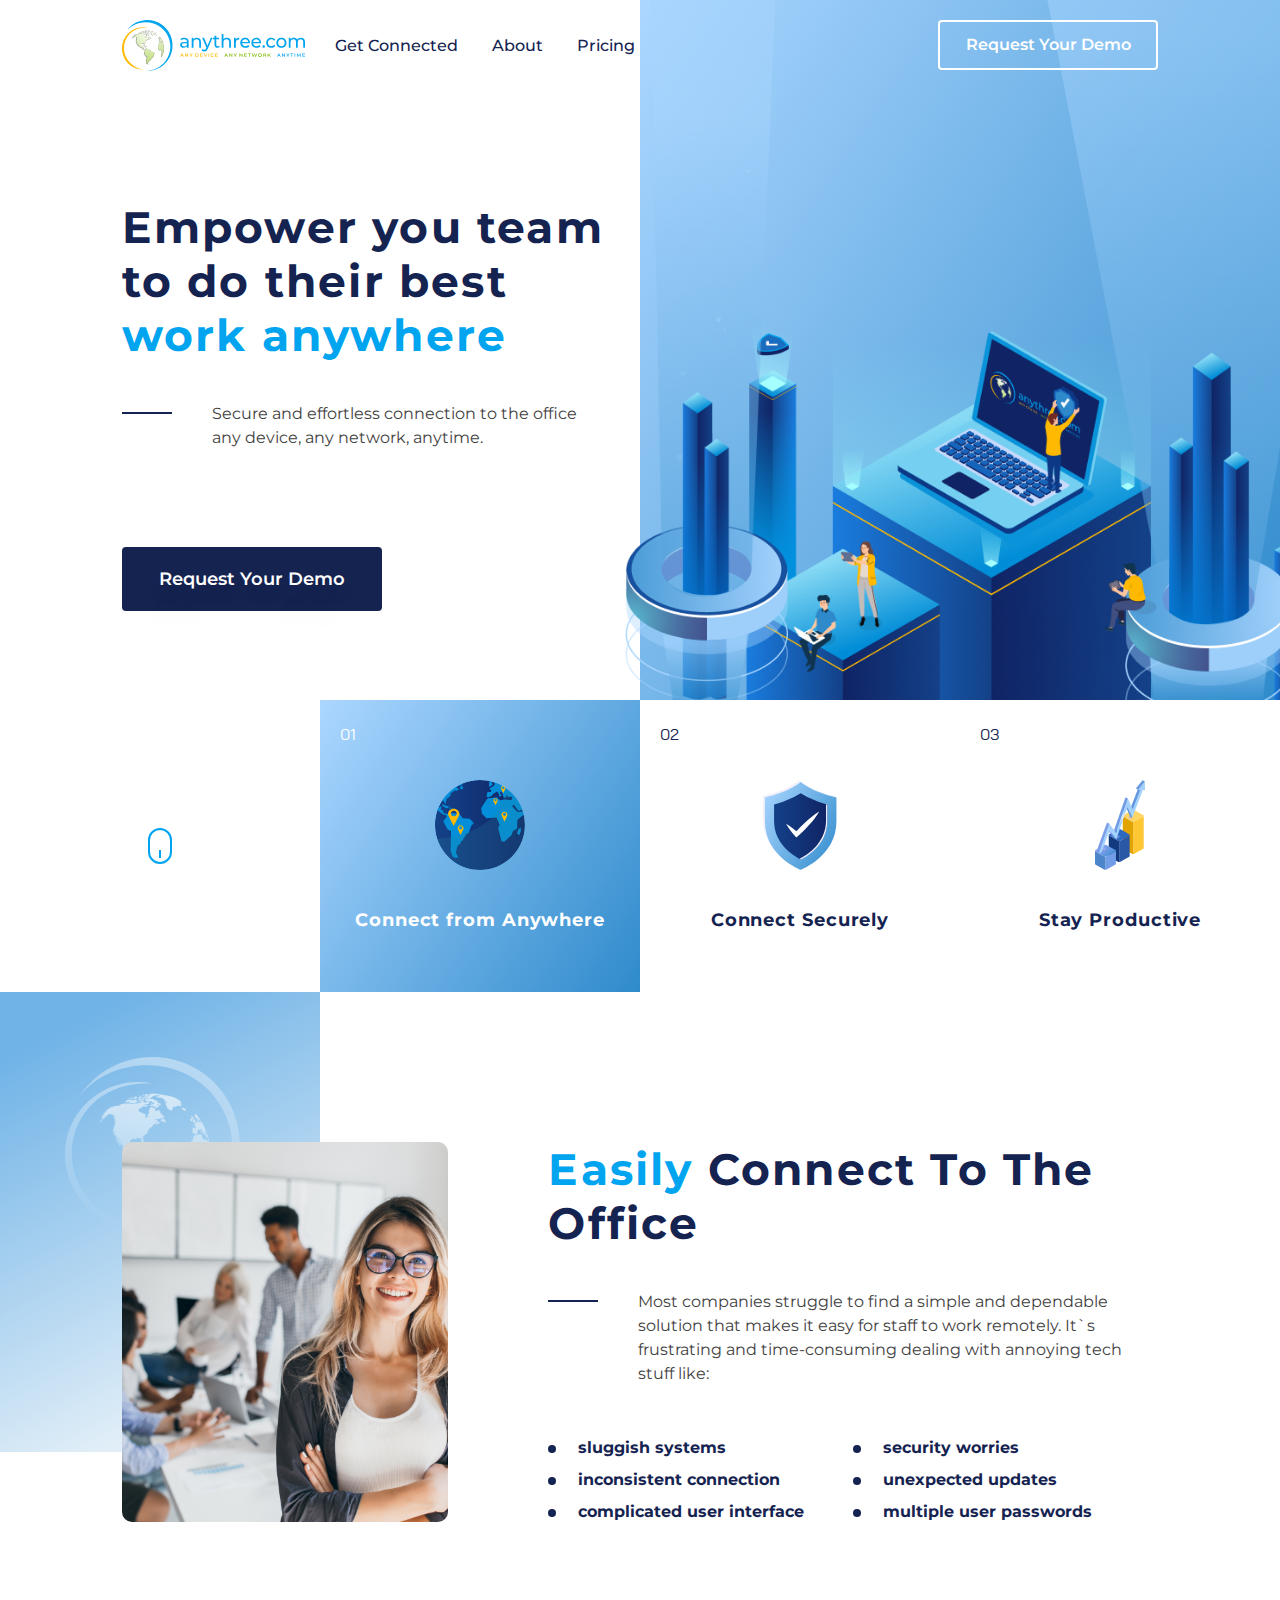
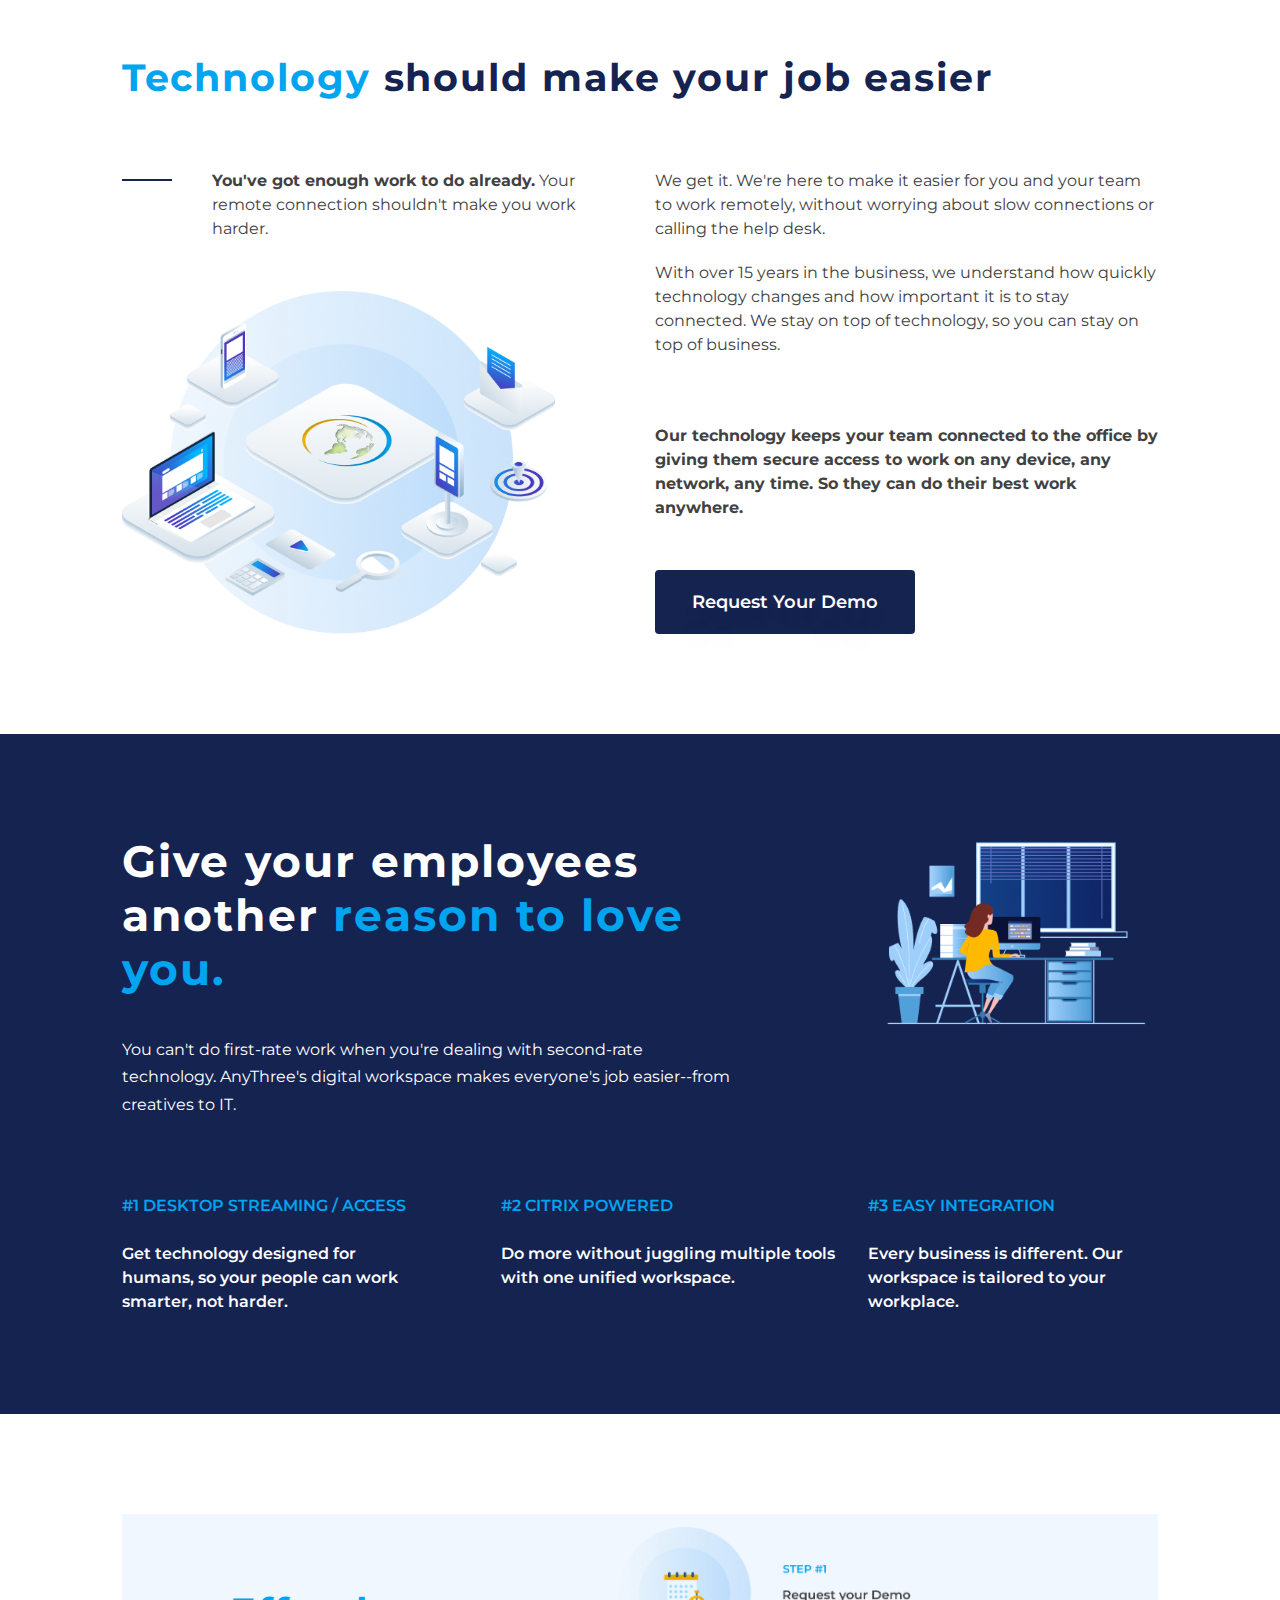
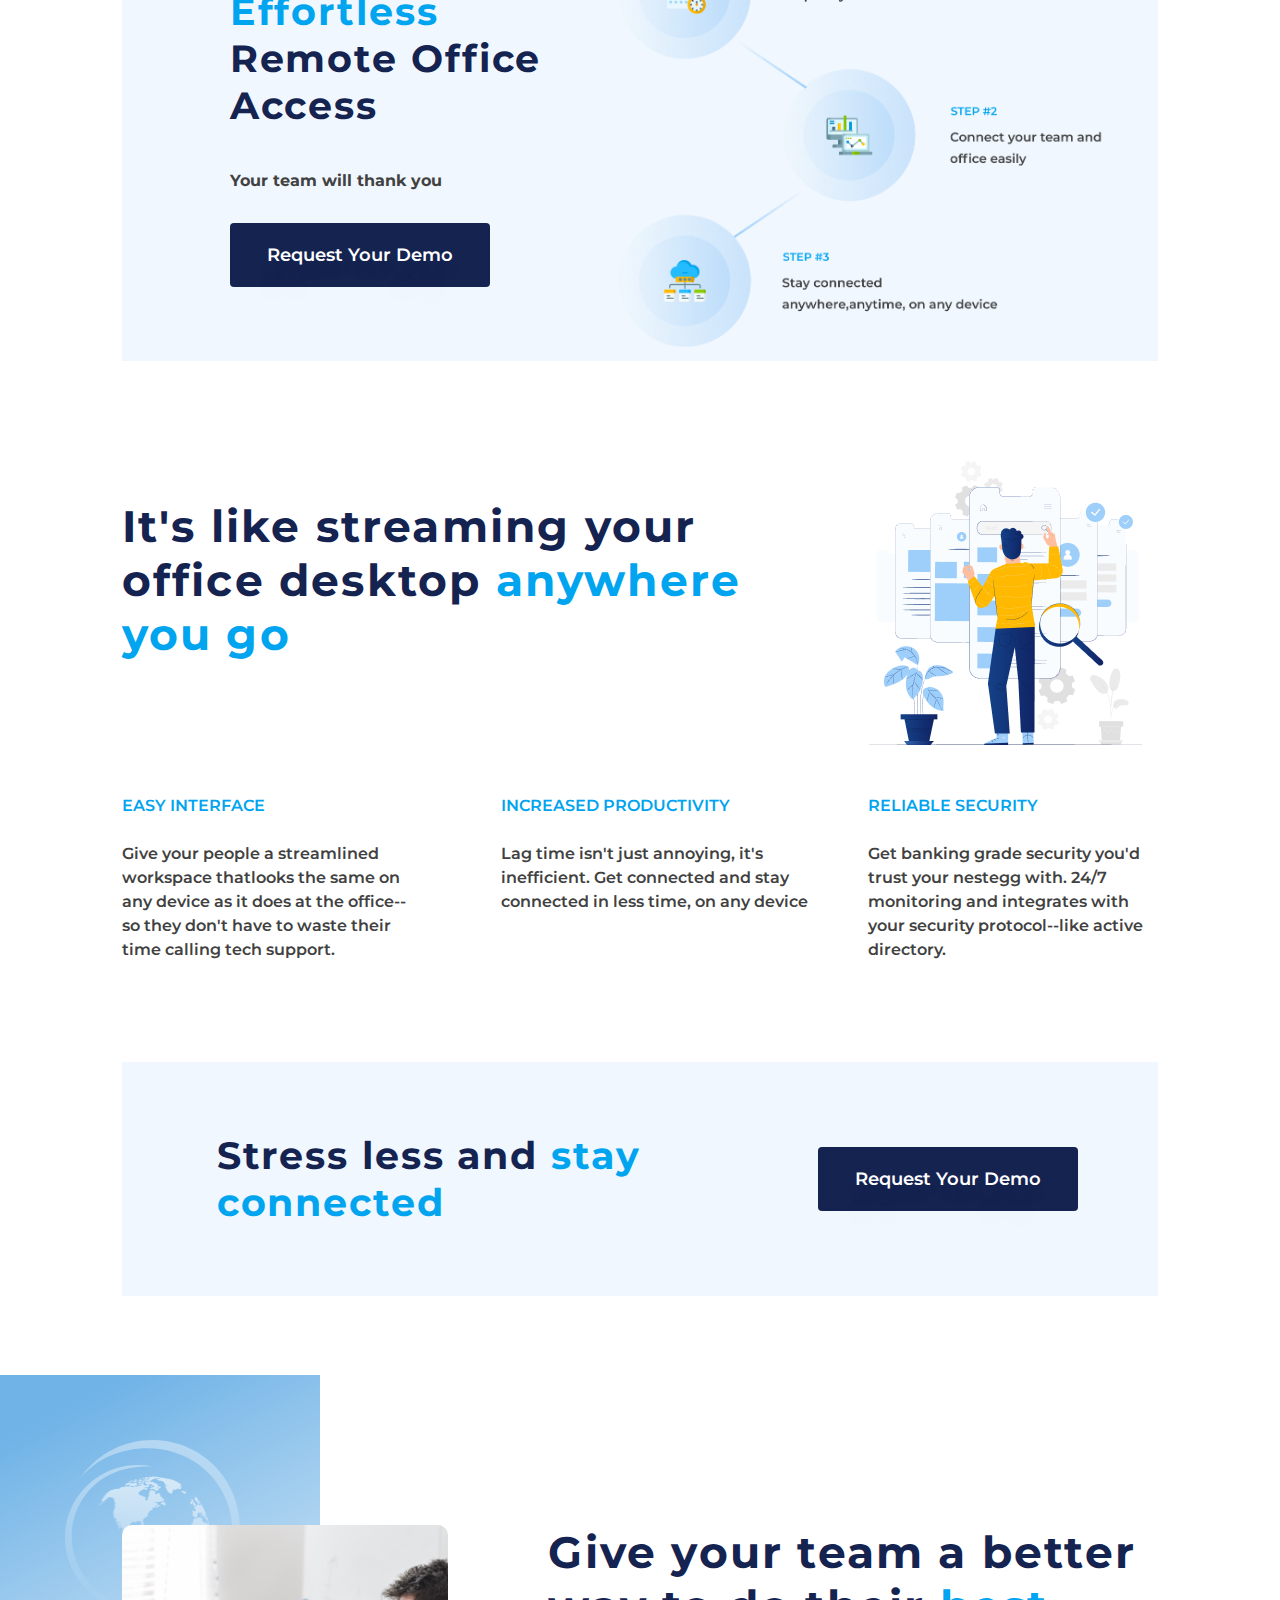
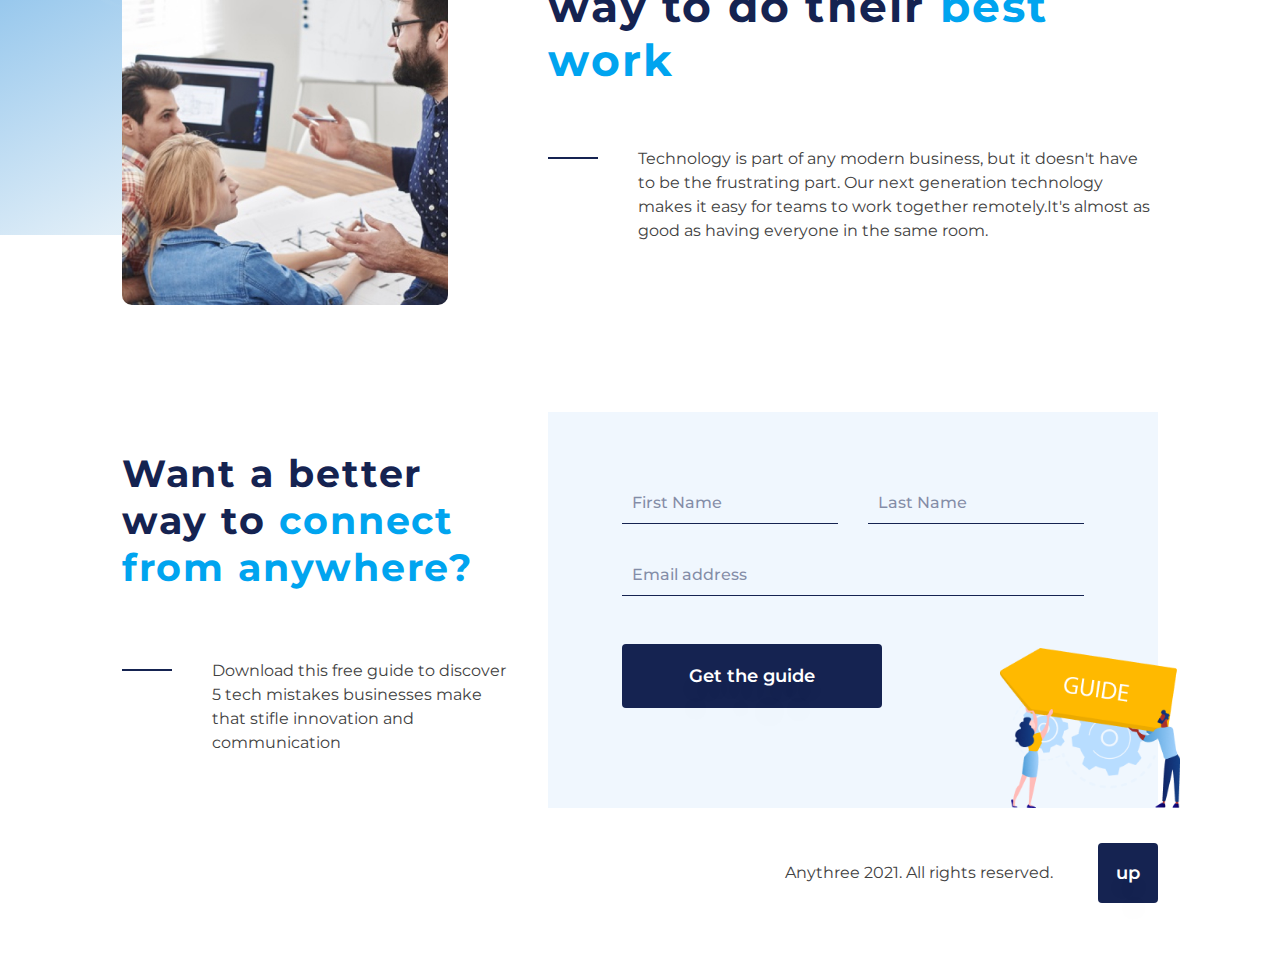
==== index.html @ e2721b87 "add" ====
<!DOCTYPE html>
<html lang="en">

<head>
    <meta charset="UTF-8">
    <meta http-equiv="X-UA-Compatible" content="IE=edge">
    <meta name="viewport" content="width=device-width, initial-scale=1.0">
    <title>Main</title>
    <link rel="stylesheet" href="css/bootstrap.min.css">
    <link rel="stylesheet" href="css/common.css">
    <link rel="stylesheet" href="css/responsive.css">
</head>

<body>
    <header class="header">
        <div class="container-fluid">
            <div class="row">
                <div class="col-lg-2 offset-lg-1">
                    <a href="index.html" class="header__logo">
                        <img src="img/logo.svg" alt="logo">
                    </a>
                </div>
                <div class="col-lg-5">
                    <nav>
                        <span class="closemenu"><img src="img/close.svg" alt="close"></span>
                        <ul>
                            <li><a href="#">Get Connected</a></li>
                            <li><a href="#">About</a></li>
                            <li><a href="#">Pricing</a></li>
                        </ul>
                        <a href="#" class="header_demobtn">Request Your Demo</a>
                    </nav>
                </div>
                <div class="col-lg-3">
                    <a href="#" class="header_demobtn">Request Your Demo</a>
                </div>
            </div>
            <div class="burgerbtn">
                <img src="img/burger.svg" alt="menu button">
            </div>
        </div>
    </header>

    <main>
        <section class="mainscreen">
            <div class="mainscreen__topsect">
                <div class="row no-gutters">
                    <div class="col-lg-5 offset-lg-1">
                        <div class="mainscreen__textwrap">
                            <h1>Empower you team to do their best <span>work anywhere</span></h1>
                            <p class="linebefore">
                                Secure and effortless connection to the office
                                any device, any network, anytime.
                            </p>
                            <a href="#" class="darkblue-btn">
                                Request Your Demo
                            </a>
                        </div>
                    </div>
                    <div class="col-lg-6">
                        <div class="mainscreen__picwrap">
                            <img src="img/mainpic.png" alt="image">
                        </div>
                    </div>
                </div>
            </div>
            <div class="mainscreen__bottsect">
                <div class="row no-gutters">
                    <div class="col-lg-3">
                        <div class="mousepicwrapp">
                            <a href="#connecteasy" class="mousepic">
                                <span></span>
                            </a>
                        </div>
                    </div>
                    <div class="col-lg-3 col-sm-4">
                        <div class="bullet blue">
                            <span class="num">01</span>
                            <div class="picwrap">
                                <img src="img/mainpic2.svg" alt="image">
                            </div>
                            <p>Connect from Anywhere</p>
                        </div>
                    </div>
                    <div class="col-lg-3 col-sm-4">
                        <div class="bullet">
                            <span class="num">02</span>
                            <div class="picwrap">
                                <img src="img/mainpic3.svg" alt="image">
                            </div>
                            <p>Connect Securely</p>
                        </div>
                    </div>
                    <div class="col-lg-3 col-sm-4">
                        <div class="bullet">
                            <span class="num">03</span>
                            <div class="picwrap">
                                <img src="img/mainpic4.svg" alt="image">
                            </div>
                            <p>Stay Productive</p>
                        </div>
                    </div>
                </div>
            </div>
        </section>

        <section id="connecteasy" class="easily-connect">
            <div class="bluebox">
                <img src="img/pic2.svg" alt="image">
            </div>
            <div class="container-fluid">
                <div class="row">
                    <div class="col-lg-4 offset-lg-1 col-md-5">
                        <div class="picwrap">
                            <img src="img/pic1.jpg" alt="image">
                        </div>
                    </div>
                    <div class="col-lg-6 col-md-7">
                        <h2>
                            <span>Easily</span> Connect To The Office
                        </h2>
                        <p class="linebefore">
                            Most companies struggle to find a simple and dependable solution that makes it easy for
                            staff to work remotely. It`s frustrating and time-consuming dealing with annoying tech stuff
                            like:
                        </p>
                        <div class="listgroup">
                            <ul>
                                <li>sluggish systems</li>
                                <li>inconsistent connection</li>
                                <li>complicated user interface</li>
                            </ul>
                            <ul>
                                <li>security worries</li>
                                <li>unexpected updates</li>
                                <li>multiple user passwords</li>
                            </ul>
                        </div>
                    </div>
                </div>
            </div>
        </section>

        <section class="technology">
            <div class="container-fluid">
                <div class="row">
                    <div class="col-lg-10 offset-lg-1">
                        <h3><span>Technology</span> should make your job easier</h3>
                    </div>
                    <div class="col-lg-5 offset-lg-1 col-md-6">
                        <div class="bublebox">
                            <p class="linebefore">
                                <b>You've got enough work to do already.</b> Your remote connection shouldn't make you
                                work harder.
                            </p>
                            <img src="img/pic3.png" alt="image">
                        </div>
                    </div>
                    <div class="col-lg-5 col-md-6">
                        <div class="technology-descrsect">
                            <div class="topblock">
                                <p>
                                    We get it. We're here to make it easier for you and your team to work remotely,
                                    without worrying about slow connections or calling the help desk.
                                </p>
                                <p>
                                    With over 15 years in the business, we understand how quickly technology changes and
                                    how important it is to stay connected. We stay on top of technology, so you can stay
                                    on top of business.
                                </p>
                            </div>
                            <div class="bottblock">
                                <p>
                                    <b>
                                        Our technology keeps your team connected to the office by giving them secure
                                        access to work on any device, any network, any time. So they can do their best
                                        work anywhere.
                                    </b>
                                </p>
                                <a href="#" class="darkblue-btn">
                                    Request Your Demo
                                </a>
                            </div>
                        </div>
                    </div>
                </div>
            </div>
        </section>

        <section class="employees bluebg">
            <div class="container-fluid">
                <div class="row">
                    <div class="col-lg-6 offset-lg-1 col-md-7">
                        <h3>Give your employees another <span>reason to love you.</span></h3>
                        <p class="subtitle">
                            You can't do first-rate work when you're dealing with second-rate technology. AnyThree's
                            digital workspace makes everyone's job easier--from creatives to IT.
                        </p>
                    </div>
                    <div class="col-lg-3 offset-lg-1 col-md-5">
                        <img src="img/pic4.png" alt="img">
                    </div>
                </div>
                <div class="row">
                    <div class="col-lg-3 offset-lg-1 col-md-4">
                        <div class="employees__list">
                            <p class="title">#1 Desktop Streaming / Access</p>
                            <p class="descr">
                                Get technology designed for humans, so your people can work smarter, not harder.
                            </p>
                        </div>
                    </div>
                    <div class="col-lg-4 col-md-4">
                        <div class="employees__list">
                            <p class="title">#2 Citrix Powered</p>
                            <p class="descr">
                                Do more without juggling multiple tools with one unified workspace.
                            </p>
                        </div>
                    </div>
                    <div class="col-lg-3 col-md-4">
                        <div class="employees__list">
                            <p class="title">#3 Easy Integration</p>
                            <p class="descr">
                                Every business is different. Our workspace is tailored to your workplace.
                            </p>
                        </div>
                    </div>
                </div>
            </div>
        </section>

        <section class="effortless">
            <div class="container-fluid">
                <div class="row">
                    <div class="col-lg-10 offset-lg-1">
                        <div class="effortless__wrap">
                            <div class="leftsect">
                                <h3>
                                    <span>Effortless</span> Remote Office Access
                                </h3>
                                <img class="phonepic" src="img/pic5.png" alt="image">
                                <p><b>Your team will thank you</b></p>
                                <a href="#" class="darkblue-btn">Request Your Demo</a>
                            </div>
                            <div class="rightsect">
                                <img src="img/pic5.png" alt="image">
                            </div>
                        </div>
                    </div>
                </div>
            </div>
        </section>

        <section class="employees streaming">
            <div class="container-fluid">
                <div class="row">
                    <div class="col-lg-7 offset-lg-1 col-md-8">
                        <h3>It's like streaming your office desktop <span>anywhere you go</span></h3>
                    </div>
                    <div class="col-lg-3 col-md-4">
                        <img src="img/pic6.png" alt="img">
                    </div>
                </div>
                <div class="row">
                    <div class="col-lg-3 offset-lg-1 col-md-4">
                        <div class="employees__list">
                            <p class="title">Easy Interface</p>
                            <p class="descr">
                                Give your people a streamlined workspace thatlooks the same on any device as it does at
                                the office--so they don't have to waste their time calling tech support.
                            </p>
                        </div>
                    </div>
                    <div class="col-lg-4 col-md-4">
                        <div class="employees__list">
                            <p class="title">Increased Productivity</p>
                            <p class="descr">
                                Lag time isn't just annoying, it's inefficient. Get connected and stay connected in less
                                time, on any device
                            </p>
                        </div>
                    </div>
                    <div class="col-lg-3 col-md-4">
                        <div class="employees__list">
                            <p class="title">Reliable Security</p>
                            <p class="descr">
                                Get banking grade security you'd trust your nestegg with. 24/7 monitoring and integrates
                                with your security protocol--like active directory.
                            </p>
                        </div>
                    </div>
                </div>
            </div>
        </section>

        <section class="stay-connected">
            <div class="container-fluid">
                <div class="row">
                    <div class="col-lg-10 offset-lg-1">
                        <div class="stay-connected__wrap">
                            <div class="col">
                                <p class="title">Stress less and <span>stay connected</span></p>
                            </div>
                            <div class="btnsect">
                                <a href="#" class="darkblue-btn">Request Your Demo</a>
                            </div>
                        </div>
                    </div>
                </div>
            </div>
        </section>

        <section class="easily-connect btrwork">
            <div class="bluebox">
                <img src="img/pic2.svg" alt="image">
            </div>
            <div class="container-fluid">
                <div class="row">
                    <div class="col-lg-4 offset-lg-1 col-md-5">
                        <div class="picwrap">
                            <img src="img/pic7.jpg" alt="image">
                        </div>
                    </div>
                    <div class="col-lg-6  col-md-7">
                        <p class="title">
                            Give your team a better way to do their <span>best work</span>
                        </p>
                        <p class="linebefore">
                            Technology is part of any modern business, but it doesn't have to be the frustrating part.
                            Our next generation technology makes it easy for teams to work together remotely.It's almost
                            as good as having everyone in the same room.
                        </p>
                    </div>
                </div>
            </div>
        </section>

        <section class="getguide">
            <div class="container-fluid">
                <div class="row">
                    <div class="col-lg-4 offset-lg-1">
                        <div class="getguide__descrbox">
                            <h5>
                                Want a better way to <span>connect from anywhere?</span>
                            </h5>
                            <p class="linebefore">
                                Download this free guide to discover 5 tech mistakes businesses make that stifle
                                innovation and communication
                            </p>
                        </div>
                    </div>
                    <div class="col-lg-6">
                        <div class="formwrapper">
                            <img class="formimg" src="img/guide-pic.png" alt="image">
                            <form action="">
                                <div class="row">
                                    <div class="col-lg-6">
                                        <input type="text" placeholder="First Name">
                                    </div>
                                    <div class="col-lg-6">
                                        <input type="text" placeholder="Last Name">
                                    </div>
                                    <div class="col-12">
                                        <input type="email" placeholder="Email address">
                                    </div>
                                    <div class="col-12"><button class="darkblue-btn">Get the guide</button></div>
                                </div>
                            </form>
                        </div>
                    </div>
                </div>
            </div>
        </section>

    </main>

    <footer class="footer">
        <div class="container-fluid">
            <div class="row">
                <div class="col-lg-10 offset-lg-1">
                    <div class="footer-wrapp">
                        <p>Anythree 2021. All rights reserved.</p>
                        <a href="#" id="toup">up</a>
                    </div>
                </div>
            </div>
        </div>
    </footer>








    <!-- <div class="mouse-pointer-small"></div> -->

    <script src="js/jquery.min.js"></script>
    <script src="js/bootstrap.min.js"></script>
    <script src="js/common.js"></script>



</body>

</html>
---- css/common.css ----
/* fonts */
@import url('https://fonts.googleapis.com/css2?family=Bai+Jamjuree:wght@300;400;500;600;700&family=Montserrat:wght@300;400;500;600;700;800;900&display=swap');

/* fonts ... end*/

/* cursor */
.mouse-pointer-small {
    position: fixed;
    display: inline-block;
    height: 22px;
    width: 22px;
    background: rgba(0, 164, 239, 0.4);
    border-radius: 50%;
    transform: translate(-50%, -50%);
    z-index: 2;
    pointer-events: none;
    transition-duration: 300ms;
    transition-timing-function: ease-out;
    display: flex;
    align-items: center;
    justify-content: center;
}

.mouse-pointer-small:after {
    content: '';
    display: inline-block;
    width: 6px;
    height: 6px;
    background: #00A4EF;
    border-radius: 50%;
    -webkit-border-radius: 50%;
    -moz-border-radius: 50%;
    -ms-border-radius: 50%;
    -o-border-radius: 50%;
}

.mouse-pointer-small.link-hover {
    background: rgb(0, 164, 239, .6);
    width: 47px;
    height: 47px;
}

.mouse-pointer-small.link-hover:after {
    display: none;
}

.container-fluid {
    max-width: 2400px;
}

/* cursor ... end*/

/* general */
body {
    font-family: 'Montserrat', sans-serif;
    overflow-x: hidden;
    font-size: 18px;
    line-height: 170%;
    color: #414141;

    max-width: 2600px;
    margin: 0 auto;
}

a:hover,
a:focus {
    text-decoration: none;
}

h1,
.titleh1,
h2 {
    font-weight: bold;
    font-size: 58px;
    line-height: 72px;
    letter-spacing: 0.05em;
    color: #152351;
}

h3 {
    font-weight: bold;
    font-size: 48px;
    line-height: 68px;
    letter-spacing: 0.05em;
    color: #152351;
}

h1 span,
h2 span,
h3 span,
h4 span,
h5 span,
h6 span,
.easily-connect.btrwork .title span {
    color: #00A4EF;
}

h4,
h5,
h6 {
    font-weight: bold;
    letter-spacing: 0.05em;
    color: #152351;
}

.bluebg h1,
.bluebg h2,
.bluebg h3,
.bluebg h4,
.bluebg h5,
.bluebg h6 {
    color: #fff;
}

.linebefore {
    padding-left: 130px;
    position: relative;
}

.linebefore:before {
    content: '';
    display: inline-block;
    width: 69px;
    height: 2px;
    background: #152351;
    position: absolute;
    left: 0;
    top: 10px;
}

.darkblue-btn {
    display: flex;
    width: 300px;
    height: 80px;
    align-items: center;
    justify-content: center;
    background: #152351;
    border-radius: 4px;
    text-shadow: 0px 381px 367px rgba(0, 0, 0, 0.24), 0px 139.071px 133.961px rgba(0, 0, 0, 0.165596), 0px 67.5165px 65.0356px rgba(0, 0, 0, 0.13351), 0px 33.0979px 31.8817px rgba(0, 0, 0, 0.10649), 0px 13.0869px 12.6061px rgba(0, 0, 0, 0.0744044);
    text-align: center;
    color: #FFFFFF;
    font-weight: 600;
    font-size: 21px;
    line-height: 18px;
    transition: .3s;
    -webkit-transition: .3s;
    -moz-transition: .3s;
    -ms-transition: .3s;
    -o-transition: .3s;
}

.darkblue-btn:hover,
.darkblue-btn:focus {
    color: #fff;
    background: #00A4EF;
}

img {
    max-width: 100%;
}

.bluebg {
    background: #152351;
}

/* general ... end*/

/* header */
.header {
    padding-top: 31px;
    position: absolute;
    left: 0;
    top: 0;
    width: 100%;
    z-index: 11;
}

.header nav ul {
    list-style-type: none;
    padding: 0;
    margin: 0;
}

.header nav {
    display: flex;
    align-items: center;
    height: 100%;
}

.header nav ul li {
    display: inline-block;
    vertical-align: middle;
    margin-right: 43px;
}

.header nav ul li:last-child {
    margin-right: 0;
}

.header__logo {
    margin-right: 85px;
    display: inline-block;
}

.header nav ul li a {
    position: relative;
    display: inline-block;
    font-weight: 500;
    color: #152351;
    transition: .3s;
    -webkit-transition: .3s;
    -moz-transition: .3s;
    -ms-transition: .3s;
    -o-transition: .3s;
}

.header nav ul li a:hover {
    color: #00A4EF;
}

.header nav ul li a:after {
    content: '';
    display: inline-block;
    height: 2px;
    width: 0;
    background: #00A4EF;
    position: absolute;
    left: 0;
    bottom: 0;
    transition: .3s;
    -webkit-transition: .3s;
    -moz-transition: .3s;
    -ms-transition: .3s;
    -o-transition: .3s;
}

.header nav ul li a:hover:after {
    width: 30px;
}

.header_demobtn {
    display: flex;
    align-items: center;
    justify-content: center;
    max-width: 280px;
    width: 100%;
    height: 64px;
    border: 2px solid #FFF;
    border-radius: 4px;
    color: #fff;
    font-weight: 600;
    font-size: 21px;
    line-height: 18px;
    text-align: center;
    transition: .3s;
}

.header_demobtn:hover {
    color: #00A4EF;
    background-color: #fff;
}

.header .col-lg-3 {
    display: flex;
    align-items: center;
    justify-content: flex-end;
}

/* header ... end*/

/* main screen */
.mainscreen__picwrap {
    background: linear-gradient(123.85deg, #AAD6FF 1.04%, #2E8ACB 100.82%);
    height: 100%;
    /* overflow: hidden; */
}

.mainscreen__textwrap {
    padding: 220px 43px 100px 15px;
}

.mainscreen__textwrap h1 {
    margin-bottom: 37px;
}

.mainscreen__textwrap .linebefore {
    margin-bottom: 97px;
    max-width: 550px;
}

.mainscreen__picwrap img {
    margin-left: -15px;
    object-fit: cover;
    max-width: calc(100% + 15px);
    height: 100%;
    object-position: 0 0;
}

.mainscreen__bottsect .bullet {
    padding: 105px 10px 67px 10px;
    background: #fff;
    position: relative;
}

.mainscreen__bottsect .bullet.blue {
    background: linear-gradient(123.85deg, #AAD6FF 1.04%, #2E8ACB 100.82%);
}

.mainscreen__bottsect .bullet .num {
    font-family: 'Bai Jamjuree', sans-serif;
    line-height: 150%;
    color: #152351;
    position: absolute;
    left: 20px;
    top: 22px;
}

.mainscreen__bottsect .bullet.blue .num {
    color: #fff;
}

.mainscreen__bottsect .bullet .picwrap {
    width: 110px;
    height: 135px;
    display: flex;
    align-items: center;
    justify-content: center;
    margin: 0 auto 62px;
}

.mainscreen__bottsect .bullet p {
    margin: 0;
    font-weight: bold;
    font-size: 20px;
    line-height: 120%;
    text-align: center;
    letter-spacing: 0.05em;
    color: #152351;
}

.mainscreen__bottsect .bullet.blue p {
    color: #fff;
}

.mousepicwrapp {
    height: 100%;
    display: flex;
    align-items: center;
    justify-content: center;
}

@keyframes mouseanim {
    0% {
        transform: translateY(0);
        -webkit-transform: translateY(0);
        -moz-transform: translateY(0);
        -ms-transform: translateY(0);
        -o-transform: translateY(0);
    }

    50% {
        transform: translateY(-5px);
        -webkit-transform: translateY(-5px);
        -moz-transform: translateY(-5px);
        -ms-transform: translateY(-5px);
        -o-transform: translateY(-5px);
    }

    100% {
        transform: translateY(0);
        -webkit-transform: translateY(0);
        -moz-transform: translateY(0);
        -ms-transform: translateY(0);
        -o-transform: translateY(0);
    }
}

.mousecirc {
    animation-name: mouseanim;
    animation-duration: 2s;
    animation-iteration-count: infinite
}

.mousepic {
    width: 24px;
    height: 36px;
    display: inline-block;
    border: 2px solid #00A4EF;
    border-radius: 15px;
    position: relative;

}

.mousepic span {
    height: 8px;
    width: 2px;
    background: #00A4EF;
    display: inline-block;
    position: absolute;
    left: 50%;
    margin-left: -1px;
    bottom: 4px;
    animation-name: mouseanim;
    animation-duration: 2s;
    animation-iteration-count: infinite
}

/* main screen ... end*/

/* Easily onnect */
.easily-connect {
    position: relative;
    padding: 180px 0 120px 0;
}

.easily-connect .picwrap {
    max-width: 481px;
}

.easily-connect .picwrap img {
    border-radius: 10px;
    -webkit-border-radius: 10px;
    -moz-border-radius: 10px;
    -ms-border-radius: 10px;
    -o-border-radius: 10px;
}

.easily-connect .bluebox {
    position: absolute;
    left: 0;
    top: 0;
    width: 25%;
    height: 560px;
    background: linear-gradient(153.02deg, #70B3E7 10.85%, rgba(46, 138, 203, 0.14) 82.36%);
    padding: 65px 15px 15px 65px;
}

.easily-connect h2 {
    margin-bottom: 42px;
}

.easily-connect .linebefore {
    margin-bottom: 75px;
}

.easily-connect .listgroup {
    display: flex;
}

.easily-connect .listgroup ul {
    width: 100%;
    max-width: 50%;
    flex: 0 0 50%;
    padding: 0;
    margin: 0;
    list-style-type: none;
}

.easily-connect .listgroup ul li {
    font-weight: bold;
    color: #152351;
    position: relative;
    margin-bottom: 8px;
    padding-left: 44px;
}

.easily-connect .listgroup ul li:last-child {
    margin-bottom: 0;
}

.easily-connect .listgroup ul li:before {
    content: '';
    display: inline-block;
    width: 10px;
    height: 10px;
    position: absolute;
    left: 0;
    top: 10px;
    background: #152351;
    border-radius: 50%;
    -webkit-border-radius: 50%;
    -moz-border-radius: 50%;
    -ms-border-radius: 50%;
    -o-border-radius: 50%;
}

/* Easily onnect ... end */

/* Technology */
.technology {
    padding: 120px 0 190px 0;
}

.technology h3 {
    margin-bottom: 68px;
}

.technology .linebefore {
    margin-bottom: 95px;
    max-width: 620px;
}

.technology-descrsect {
    display: flex;
    flex-direction: column;
    justify-content: space-between;
    height: 100%;
}

.technology-descrsect p {
    margin-bottom: 25px;
}

.technology-descrsect .darkblue-btn {
    margin-top: 50px;
}

/* Technology ... end */

/* Employees */

.employees {
    padding: 128px 0;
}

.employees h3 {
    font-size: 58px;
    line-height: 72px;
    margin-bottom: 49px;
}

.employees .subtitle {
    font-size: 18px;
    line-height: 170%;
    color: #fff;
}

.employees__list {
    margin-top: 114px;
    max-width: 391px;
}

.employees__list .title {
    font-weight: 600;
    font-size: 16px;
    text-transform: uppercase;
    color: #00A4EF;
    margin-bottom: 24px;
}

.employees__list .descr {
    margin: 0;
    font-weight: 600;
    color: #fff;
}

.employees .col-lg-4 .employees__list {
    margin-left: 15%;
}

/* Employees ... end */

/* Effortless */

.effortless {
    padding: 134px 0 173px 0;
}

.effortless__wrap {
    background: rgba(206, 230, 252, 0.3);
    display: flex;
    position: relative;
}

.effortless__wrap .leftsect {
    width: 100%;
    max-width: 43%;
    flex: 0 0 43%;
    padding: 74px 0 74px 108px;
}

.effortless__wrap .rightsect {
    width: 100%;
    max-width: 57%;
    flex: 0 0 57%;
}

.effortless h3 {
    margin-bottom: 85px;
}

.effortless .darkblue-btn {
    margin-top: 39px;
}

.effortless__wrap .rightsect img {
    height: calc(100% + 50px);
    position: absolute;
    top: 50%;
    transform: translateY(-50%);
    margin-left: 5%;
    max-height: 570px;
}

/* Effortless ... end*/

/* Streaming */
.employees.streaming {
    padding: 0 0 132px 0;
}

.employees.streaming h3 {
    margin-top: 38px;
    margin-bottom: 0;
}

.employees.streaming .employees__list {
    margin-top: 49px;
}

.employees.streaming .employees__list .descr {
    font-weight: 600;
    color: #414141;
}


/* Streaming ... end*/

/* Stay connected */
.stay-connected {
    margin-bottom: 79px;
}

.stay-connected__wrap {
    background: rgba(206, 230, 252, 0.3);
    padding: 104px 108px;
    display: flex;
    align-items: center;
}

.stay-connected__wrap .btnsect {
    width: 100%;
    max-width: 300px;
    flex: 0 0 300px;
}

.stay-connected__wrap .title {
    letter-spacing: 0.05em;
    color: #152351;
    font-weight: bold;
    font-size: 48px;
    line-height: 68px;
    margin: 0;
}

.stay-connected__wrap .title span {
    color: #00A4EF;
}


/* Stay connected ... end*/
.easily-connect.btrwork {
    padding-bottom: 107px;
}

.easily-connect.btrwork .title {
    margin-bottom: 60px;
    font-weight: bold;
    font-size: 58px;
    line-height: 72px;
    letter-spacing: 0.05em;
    color: #152351;
    margin-top: 40px;
}

/* Get Guide */

.getguide h5 {
    font-weight: bold;
    font-size: 48px;
    line-height: 68px;
    letter-spacing: 0.05em;
    color: #152351;
    max-width: 485px;
    margin-bottom: 68px;
}

.getguide h5 span {
    color: #00A4EF;
}

.getguide .linebefore {
    padding-left: 106px;
    max-width: 485px;
}

.formwrapper {
    padding: 92px 74px 128px 74px;
    position: relative;
    background: rgba(206, 230, 252, 0.3);
}

.formwrapper form {
    max-width: 572px;
    margin: 0 auto;
}

.formwrapper form input,
.formwrapper form textarea {
    border: none;
    background: transparent;
    width: 100%;
    border-bottom: 1px solid #152351;
    font-weight: 500;
    font-size: 20px;
    line-height: 18px;
    color: #152351;
    height: 50px;
    outline: none;
    padding-left: 24px;
    margin-bottom: 50px;
}

.formwrapper form input::placeholder,
.formwrapper form textarea::placeholder {
    color: rgba(21, 35, 81, 0.5);
}

.formwrapper form input:focus::placeholder,
.formwrapper form textarea:focus::placeholder {
    opacity: 0;
}

.formwrapper form .darkblue-btn {
    margin-top: 18px;
}

.formwrapper .formimg {
    position: absolute;
    bottom: 0;
    right: -22px;
}

/* Get Guide ... end*/

/* Footer  */

.footer {
    padding: 44px 0 70px 0;
    text-align: right;
}

.footer-wrapp {
    display: flex;
    align-items: center;
    justify-content: flex-end;
}

.footer-wrapp p {
    margin: 0 45px 0 0;
}

.footer-wrapp a {
    display: flex;
    align-items: center;
    justify-content: center;
    width: 80px;
    height: 80px;
    transition: .3s;
    -webkit-transition: .3s;
    -moz-transition: .3s;
    -ms-transition: .3s;
    -o-transition: .3s;
    font-weight: 600;
    font-size: 21px;
    line-height: 18px;
    color: #fff;
    text-shadow: 0px 381px 367px rgba(0, 0, 0, 0.24), 0px 139.071px 133.961px rgba(0, 0, 0, 0.165596), 0px 67.5165px 65.0356px rgba(0, 0, 0, 0.13351), 0px 33.0979px 31.8817px rgba(0, 0, 0, 0.10649), 0px 13.0869px 12.6061px rgba(0, 0, 0, 0.0744044);
    background: #152351;
    border-radius: 4px;
}

.footer-wrapp a:hover {
    background: #00A4EF;
}

.getguide .col-lg-4 {
    display: flex;
    align-items: center;
}

.easily-connect h2 {
    margin-top: 40px;
}

.phonepic {
    display: none;
}

.formwrapper form input {
    transition: .3s;
    -webkit-transition: .3s;
    -moz-transition: .3s;
    -ms-transition: .3s;
    -o-transition: .3s;
}

.formwrapper form input:focus,
.formwrapper form textarea:focus {
    border-bottom: 1px solid #00A4EF;
}


/* Footer ... end */


/* ABOUT PAGE */


.mainscreen.about .mainscreen__textwrap {
    padding-bottom: 53px;
}

.mainscreen.about .mainscreen__picwrap {
    height: 740px;
    position: relative;
}

.mainscreen.about .mainscreen__textwrap h1 {
    margin-bottom: 109px;
}

.mainscreen.about .mainscreen__textwrap .linebefore {
    margin-bottom: 70px;
    max-width: 680px;
}

.mainscreen.about .mainscreen__picwrap img {
    height: auto;
    max-width: 100%;
    object-fit: initial;
    position: absolute;
    left: -3px;
    margin-left: 0;
    bottom: -3px;
    z-index: 1;
    max-height: 550px;
}

nav .header_demobtn,
.burgerbtn,
.closemenu {
    display: none;
}

.mainscreen.about .mainscreen__bottsect .bullet .picwrap {
    width: 155px;
    height: 122px;
}

.techmakes {
    padding: 75px 0 170px 0;
}

.techmakes h2 {
    text-align: center;
    max-width: 960px;
    margin: 0 auto 60px;
}

.techmakes .subtitle {
    text-align: center;
    max-width: 960px;
    margin: 0 auto 135px;
}

.techmakes h3 {
    margin-bottom: 68px;
}

.techmakes .linebefore {
    max-width: 645px;
}

.technology.techmakes .bublebox img {
    display: block;
    margin: 0 auto;
}

.dedicated-team {
    padding: 102px 0;
}

.dedicated-team h3 {
    max-width: 920px;
    font-size: 58px;
    line-height: 72px;
    margin-bottom: 51px;
}

.dedicated-team .subtitle {
    color: #fff;
    margin-bottom: 77px;
}

.steps-section .title {
    margin-bottom: 24px;
    font-weight: 600;
    font-size: 16px;
    text-transform: uppercase;
    color: #00A4EF;
}

.steps-section p:not(.title) {
    color: #fff;
    font-weight: 600;
    font-size: 16px;
}

.step-row {
    margin-bottom: 100px;
}

.step-row .col-xl-3:first-child,
.step-row .col-xl-4:first-child {
    justify-content: center;
}

.step-row .col-xl-3,
.step-row .col-xl-4 {
    display: flex;
    align-items: center;
}

.steps-section .row:nth-child(even) .col-xl-3:first-child,
.steps-section .row:nth-child(even) .col-xl-4:first-child {
    order: 2;
}

.steps-section .row:nth-child(even) .col-xl-3:nth-child(2),
.steps-section .row:nth-child(even) .col-xl-4:nth-child(2) {
    order: 1;
    text-align: right;
}

/* SLIDER */
.teamslider {
    padding: 142px 0 0 0;
}

.teamslider__sl {
    width: calc(100% + 60px);
    margin-left: -30px;
}

.teamslider .slick-slide {
    outline: none;
    /* padding: 0 30px; */
    margin: 0 30px;
}

.teamslider .slide-sect {
    box-shadow: 0px 100px 80px rgba(16, 86, 129, 0.04), 0px 41.7776px 33.4221px rgba(16, 86, 129, 0.0287542), 0px 22.3363px 17.869px rgba(16, 86, 129, 0.0238443), 0px 12.5216px 10.0172px rgba(16, 86, 129, 0.02), 0px 6.6501px 5.32008px rgba(16, 86, 129, 0.0161557), 0px 2.76726px 2.21381px rgba(16, 86, 129, 0.0112458);
    border-radius: 10px;
}

.teamslider .slick-list {
    padding: 50px 0 147px 0 !important;
}

.slide-sect__top {
    padding: 55px 44px 20px 44px;
}

.slide-sect__top img {
    margin-bottom: 40px;
}

.slide-sect__top p {
    margin: 0;
    color: #414141;
    height: 170px;
    overflow: hidden;
}

.slide-sect__bott {
    display: flex;
    align-items: center;
    height: 150px;
    background: #F0F7FE;
    border-radius: 0px 0px 10px 10px;
    padding: 0 44px;
}

.user-inf {
    display: flex;
    align-items: center;
}

.user-inf .picbox {
    width: 100%;
    max-width: 68px;
    flex: 0 0 68px;
    height: 68px;
}

.user-inf .picbox img {
    width: 100%;
    height: 100%;
    object-fit: cover;
    border-radius: 50%;
}

.user-inf {
    width: 100%;
}

.user-inf .descrbox .name {
    color: #414141;
    font-weight: 600;
    margin: 0;
}

.user-inf .descrbox .prof {
    font-weight: 600;
    font-size: 16px;
    color: #00A4EF;
    margin: 0;
}


.teamslider__sl .slick-slide,
.teamslider__sl .slick-slide[aria-hidden="true"]:not(.slick-cloned)~.slick-cloned[aria-hidden="true"] {
    transform: translateY(0);
    transition: transform 0.3s;
}

.teamslider__sl .slick-center,
.teamslider__sl .slick-slide[aria-hidden="true"]:not([tabindex="-1"])+.slick-cloned[aria-hidden="true"] {
    transform: translateY(-50px);
}

.teamslider__sl .slick-dots {
    padding: 0;
    margin: 0;
    list-style-type: none;
    display: inline-block;
    position: absolute;
    left: 50%;
    transform: translateX(-50%);
    bottom: 120px;
}

.teamslider__sl .slick-dots li {
    display: inline-block;
    vertical-align: middle;
    margin: 0 8px;
}

.teamslider__sl .slick-dots li button {
    color: transparent;
    -webkit-touch-callout: none;
    -webkit-user-select: none;
    -khtml-user-select: none;
    -moz-user-select: none;
    -ms-user-select: none;
    user-select: none;
    width: 9px;
    height: 9px;
    padding: 0;
    background: #E8E9EB;
    border: none;
    border-radius: 50%;
    outline: none;
}

.teamslider__sl li.slick-active button {
    background: linear-gradient(123.85deg, #AAD6FF 1.04%, #2E8ACB 100.82%);
}



.taransparbtn {
    width: 300px;
    height: 80px;
    display: flex;
    align-items: center;
    justify-content: center;
    text-align: center;
    border: 2px solid #FFF;
    border-radius: 4px;
    font-weight: 600;
    font-size: 21px;
    line-height: 18px;
    color: #fff;
    text-shadow: 0px 381px 367px rgba(0, 0, 0, 0.24), 0px 139.071px 133.961px rgba(0, 0, 0, 0.165596), 0px 67.5165px 65.0356px rgba(0, 0, 0, 0.13351), 0px 33.0979px 31.8817px rgba(0, 0, 0, 0.10649), 0px 13.0869px 12.6061px rgba(0, 0, 0, 0.0744044);
    margin: 0 auto;
    transition: .3s;
}

.taransparbtn:hover {
    background-color: #fff;
    color: #152351;
}

.teamslider h3 {
    font-size: 58px;
    line-height: 72px;
    text-align: center;
    margin-bottom: 67px;
}

/* DEMO */
.header.header_white {
    background-color: #fff;
    padding-bottom: 31px;
}

.header.header_white .header_demobtn {
    border: 2px solid #152351;
    color: #152351;
}

.header.header_white .header_demobtn:hover {
    background-color: #152351;
    color: #fff;
}

.democontent {
    height: 100vh;
    width: 100%;
    background: linear-gradient(123.85deg, #2E8ACB 1.04%, #AAD6FF 100.82%);
    position: relative;
    overflow: hidden;
    display: flex;
    align-items: center;
    padding-top: 20px;
    min-height: 900px;
}

.democontent .lightbg {
    position: absolute;
    height: 100vh;
    right: 12px;
}

.democontent-sect .title {
    font-weight: bold;
    font-size: 48px;
    line-height: 68px;
    letter-spacing: 0.05em;
    color: #152351;
    margin-bottom: 68px;
}

.democontent-sect .title span {
    display: block;
    color: #fff;
}

.democontent-sect .linebefore {
    max-width: 481px;
    color: #fff;
}

.democontent-sect .linebefore:before {
    background-color: #fff;
}

.demoform .formwrapper {
    background: #F0F7FE;
    padding: 108px 187px 108px 160px;
}

.demoform .formwrapper .formimg {
    right: 0;
}

.democontent-sect .col-lg-4 {
    display: flex;
    align-items: center;
}

.formwrapper form textarea {
    resize: none;
    font-size: 18px;
    padding-top: 14px;

}

.darkblue-btn {
    border: none;
}


/* PRICING PAGE */

.pricing-topsect {
    margin-top: 125px;
    background: linear-gradient(132.3deg, #AAD6FF -14.47%, #2E8ACB 108.64%), #152351;
    padding: 84px 0 80px 0;
}

.pricing-topsect h1 {
    margin: 0;
}

.pricing-topsect h1 span {
    display: block;
    color: #fff;
}

.pricing-topsect p {
    color: #fff;
    margin: 0;
}

.pricing-topsect .col-lg-3 {
    display: flex;
    align-items: center;
}

.pricing-topbox {
    padding: 24px 36px 20px 36px;
    background: #FFFFFF;
    min-height: 644px;
}

.pricing-content {
    padding: 64px 0 0 0;
}

.pricing-topbox .topblock {
    display: flex;
    align-items: center;
    justify-content: space-between;
    margin-bottom: 48px;
}

.pricing-topbox .topblock .num {
    color: #ADC4D6;
    font-weight: 500;
    font-size: 22px;
    line-height: 150%;
    font-family: 'Bai Jamjuree', sans-serif;
}

.pricing-topbox .topblock .price {
    font-size: 22px;
    line-height: 24px;
    color: #D96D4A;
    font-family: 'Bai Jamjuree', sans-serif;
}

.pricing-topbox .title {
    text-align: center;
    font-weight: bold;
    font-size: 30px;
    line-height: 120%;
    color: #000000;
    height: 72px;
    overflow: hidden;
    margin: 0;
}

.pricing-topbox .descr {
    text-align: center;
    font-family: 'Bai Jamjuree', sans-serif;
    line-height: 30px;
    color: #414141;
    margin-bottom: 64px;
}

.pricing-topbox .descr span {
    display: block;
}

.pricing-topbox .prices .fyear {
    display: flex;
    justify-content: space-between;
    align-items: center;
    padding-bottom: 14px;
    border-bottom: 1px solid #ADC4D6;
}

.pricing-topbox .prices .fyear .pricebox {
    margin: 0;
    font-weight: bold;
    font-size: 40px;
    line-height: 50px;
    color: #152351;
}

.pricing-topbox .prices .fyear .pricebox span {
    font-weight: 500;
    font-size: 22px;
    line-height: 24px;
    vertical-align: top;
    margin-top: 6px;
    display: inline-block;
}

.pricing-topbox .prices .fyear .titlbox {
    margin: 0;
    font-weight: 500;
    font-size: 20px;
    line-height: 24px;
    color: #152351;
}

.pricing-topbox .prices .twoyear {
    padding-top: 14px;
    display: flex;
    align-items: center;
    justify-content: space-between;
}

.pricing-topbox .prices .twoyear .titlbox {
    color: #414141;
    font-weight: 500;
    font-size: 20px;
    line-height: 30px;
    font-family: 'Bai Jamjuree', sans-serif;
}

.pricing-topbox .prices .twoyear .pricebox .oldpr {
    font-size: 20px;
    line-height: 30px;
    font-family: 'Bai Jamjuree', sans-serif;
    color: #808080;
    margin-right: 10px;
    text-decoration: line-through;
}

.pricing-topbox .prices .twoyear .pricebox .newpr {
    color: #414141;
    font-size: 20px;
    line-height: 30px;
    font-family: 'Bai Jamjuree', sans-serif;
}

.pricing-topbox .prices {
    margin-bottom: 64px;
}

.pricing-topbox a {
    border: 1px solid #152351;
    background: #152351;
    border-radius: 4px;
    display: flex;
    align-items: center;
    justify-content: center;
    text-align: center;
    width: 100%;
    max-width: 300px;
    height: 80px;
    color: #fff;
    font-weight: 600;
    font-size: 21px;
    line-height: 18px;
    margin: 0 auto;
    transition: .3s;
}

.pricing-topbox a:hover {
    background: #fff;
    color: #152351;
}

.pricing-topbox {
    border: 1px solid #ADC4D6;
}

.pricing-topbox {
    padding: 0;
    min-height: initial;
}

.mostpop .pricing-topbox .bordwrap {
    border: 5px solid #028ED8;
}

.pricing-topbox .bordwrap {
    border: 5px solid transparent;
    padding: 24px 36px 20px 36px;
    min-height: 644px;
    position: relative;
}

.mostpop-label {
    position: absolute;
    bottom: -1px;
    display: flex;
    width: 137px;
    height: 36px;
    background: #028ED8;
    font-family: 'Bai Jamjuree', sans-serif;
    color: #fff;
    font-weight: 600;
    font-size: 16px;
    line-height: 30px;
    text-align: center;
    align-items: center;
    justify-content: center;
    clip-path: polygon(10% 0%, 100% 0%, 90% 100%, 0% 100%);
    margin: 0 auto;
    right: 0;
    left: 0;
}

.pricing-bottbox {
    border: 1px solid #ADC4D6;
    border-top: none;
    padding: 54px 36px;
    min-height: 664px;
}

.pricing-bottbox ul {
    padding: 0;
    margin: 0;
    list-style-type: none;
}

.pricing-bottbox ul li {
    margin-bottom: 14px;
    font-size: 16px;
    line-height: 24px;
    color: #414141;
    padding-left: 25px;
    position: relative;
}

.pricing-bottbox ul li:last-child {
    margin-bottom: 0;
}

.pricing-bottbox ul li:before {
    content: '';
    display: inline-block;
    width: 9px;
    height: 9px;
    background: #00A4EF;
    transform: rotate(45deg);
    position: absolute;
    left: 0;
    top: 6px;
}

.pricing-bottbox ul li.dis {
    color: #ADC4D6;
    text-decoration: line-through;
}

.pricing-bottbox ul li.dis:before {
    display: none;
}

.mostpop .pricing-topbox {
    border: none;
}

.pricing-topbox {
    height: 650px;
}

.pricing-topbox .bordwrap {
    height: 100%;
}

/* GET connected */

.getconn-fscreen {
    padding: 220px 0 50px 0;
    position: relative;
}

.getconn-fscreen h1 {
    font-size: 48px;
    line-height: 68px;
    margin-bottom: 58px;
}

.getconn-fscreen h1 span {
    display: block;
}

.getconn-fscreen .textblock {
    margin-bottom: 85px;
}

.getconn-fscreen .blueblock {
    height: 263px;
    background: linear-gradient(123.85deg, #AAD6FF 1.04%, #2E8ACB 100.82%);
}

.header.header_white.transparent {
    background-color: transparent;
}

.getconn_mainpic {
    position: absolute;
    right: 160px;
    bottom: -50px;
}

.connected-blocks {
    padding: 57px 60px 0 60px;
}

.connected-blocks .mainscreen__bottsect .bullet .picwrap {
    width: 137px;
    height: 135px;
    margin-bottom: 30px;
}

.effcon__top {
    padding: 120px 0;
    text-align: center;
    max-width: 988px;
    width: 100%;
    margin: 0 auto;
}

.effcon__top h2 {
    margin-bottom: 58px;
}

.effcon__top .descr p {
    margin-bottom: 25px;
}

.effcon__top .descr p:last-child {
    margin-bottom: 0;
}

.steps-section .descr p {
    margin-bottom: 25px;
}

.steps-section .descr ul {
    color: #fff;
    font-weight: 600;
    font-size: 16px;
    margin: 0;
    padding-left: 15px;
}

.effcon__bott .steps-section .row:nth-child(even) .col-xl-4:nth-child(2) {
    text-align: left;
}

.conntech {
    padding: 106px 0 70px;
}

.conntech h3 {
    margin-bottom: 79px;
    font-size: 58px;
    line-height: 72px;
}

.conntech__lists {
    display: flex;
    align-items: center;
    justify-content: space-between;
}

.conntech__list {
    max-width: 391px;
    width: 100%;
}

.conntech__list .title {
    text-transform: uppercase;
    margin-bottom: 24px;
    font-weight: 600;
    font-size: 16px;
    line-height: 170%;
    color: #00A4EF;
}

.conntech__list .descr {
    margin: 0;
    font-weight: 600;
}



























/* 
font-family: 'Bai Jamjuree', sans-serif;
font-family: 'Montserrat', sans-serif;
 */
---- css/responsive.css ----
@media(max-width:1600.8px) {

    h1,
    .titleh1,
    h2,
    .easily-connect.btrwork .title {
        font-size: 44px;
        line-height: normal;
    }

    h3,
    .stay-connected__wrap .title,
    .getguide h5 {
        font-size: 38px;
        line-height: normal;
    }

    .header__logo {
        max-width: 200px;
        margin-right: 40px;
    }

    .header_demobtn {
        font-size: 16px;
        max-width: 220px;
        height: 50px;
    }

    body {
        font-size: 16px;
        line-height: 150%;
    }

    .linebefore:before {
        width: 50px;
    }

    .linebefore,
    .getguide .linebefore {
        padding-left: 90px;
    }

    .darkblue-btn {
        font-size: 18px;
        width: 260px;
        height: 64px;
    }

    .mainscreen__picwrap {
        height: 700px;
    }

    .header nav ul li {
        margin-right: 30px;
    }

    .mainscreen__textwrap {
        padding: 200px 35px 50px 15px;
    }

    .mainscreen__bottsect .bullet .picwrap {
        width: 90px;
        height: 90px;
    }

    .mainscreen__bottsect .bullet .picwrap img {
        max-width: 100%;
        max-height: 100%;
    }

    .mainscreen__bottsect .bullet .picwrap {
        margin-bottom: 40px;
    }

    .mainscreen__bottsect .bullet {
        padding: 80px 10px 60px 10px;
    }

    .easily-connect .bluebox {
        height: 460px;
    }

    .easily-connect .bluebox img {
        max-width: 175px;
    }

    .easily-connect {
        padding: 150px 0 50px 0;
    }

    .easily-connect .listgroup ul li {
        padding-left: 30px;
    }

    .easily-connect .picwrap {
        max-width: calc(100% - 70px);
    }

    .easily-connect .listgroup ul li:before {
        width: 8px;
        height: 8px;
        top: 9px;
    }

    .technology {
        padding: 80px 0 100px 0;
    }

    .technology img {
        width: calc(100% - 70px);
    }

    .employees h3 {
        font-size: 44px;
        line-height: normal;
    }

    .employees__list {
        margin-top: 60px;
    }

    .formwrapper form input {
        font-size: 16px;
        height: 42px;
        padding-left: 10px;
        margin-bottom: 30px;
    }

    .formwrapper {
        padding: 70px 74px 100px 74px;
    }

    .formwrapper .formimg {
        width: 180px;
    }

    .footer-wrapp a {
        width: 60px;
        height: 60px;
        font-size: 18px;
    }

    .footer {
        padding: 35px 0 50px 0;
    }

    .stay-connected__wrap {
        padding: 70px 80px;
    }

    .stay-connected__wrap .btnsect {
        max-width: 260px;
        flex: 0 0 260px;
    }

    .mainscreen.about .mainscreen__picwrap {
        height: 680px;
    }

    .mainscreen.about .mainscreen__picwrap img {
        max-height: 440px;
    }

    .mainscreen.about .mainscreen__bottsect .bullet .picwrap {
        width: 90px;
        height: 90px;
    }

    .technology.techmakes .bublebox img {
        width: calc(100% - 200px);
    }

    .steps-section p:not(.title) {
        font-weight: normal;
    }

    .taransparbtn {
        font-size: 18px;
        width: 260px;
        height: 64px;
    }

    .slide-sect__top img {
        margin-bottom: 20px;
        width: 30px;
    }

    .teamslider .slick-slide {
        margin: 0 15px;
    }

    .slide-sect__top {
        background-color: #fff;
    }

    .teamslider .slide-sect {
        box-shadow: 0px 30px 20px rgb(16 86 129 / 4%), 0px 21.7776px 15.4221px rgb(16 86 129 / 3%), 0px 22.3363px 17.869px rgb(16 86 129 / 2%), 0px 12.5216px 10.0172px rgb(16 86 129 / 2%), 0px 6.6501px 5.32008px rgb(16 86 129 / 2%), 0px 2.76726px 2.21381px rgb(16 86 129 / 1%);
    }

    .user-inf .picbox {
        max-width: 48px;
        flex: 0 0 48px;
        height: 48px;
    }

    .slide-sect__top p {
        height: 140px;
    }

    .slide-sect__bott {
        height: 100px;
    }

    .democontent-sect .title {
        font-size: 38px;
        line-height: normal;
    }

    .demoform .formwrapper {
        padding: 60px 120px 60px 100px;
    }

    .header.header_white {
        padding: 20px 0;
    }

    .formwrapper form textarea {
        font-size: 16px;
        height: 42px;
        padding-left: 10px;
    }

    .democontent {
        min-height: 650px;
    }

    .pricing-topbox .title {
        height: 60px;
    }

    .pricing-topbox .descr {
        line-height: normal;
    }

    .pricing-topbox .title {
        margin-bottom: 10px;
    }

    .pricing-topbox .descr {
        margin-bottom: 40px;
    }

    .pricing-topbox .prices .twoyear .pricebox .oldpr {
        margin-right: 4px;
    }

    .twoyear p {
        margin-bottom: 0;
    }

    .pricing-topbox .prices .fyear {
        padding-bottom: 10px;
    }

    .pricing-topbox .prices .twoyear {
        padding-top: 10px;
    }

    .pricing-topbox a {
        font-size: 16px;
        max-width: 200px;
        height: 56px;
    }

    .pricing-topbox .prices {
        margin-bottom: 50px;
    }

    .mostpop .pricing-topbox .bordwrap {
        border: 4px solid #028ED8;
    }

    .pricing-topbox .bordwrap {
        min-height: initial;
    }

    .pricing-topbox {
        height: 530px;
    }

    .mostpop-label {
        font-size: 14px;
        width: 130px;
        height: 30px;
    }

    .pricing-topbox .bordwrap {
        padding: 20px 24px;
    }

    .pricing-bottbox {
        padding: 30px 24px;
        min-height: initial;
    }

    .pricing-bottbox ul li {
        line-height: normal;
    }

    .pricing-bottbox ul li:before {
        width: 7px;
        height: 7px;
    }

    .pricing-topsect {
        margin-top: 90px;
    }













    .pricing-topbox .prices .fyear .pricebox {
        line-height: normal;
    }

    .dedicated-team h3,
    .teamslider h3 {
        font-size: 44px;
        line-height: normal;
    }

    .user-inf .descrbox .prof {
        font-size: 14px;
    }

    .employees .subtitle,
    .pricing-topbox .prices .fyear .pricebox span,
    .pricing-topbox .prices .fyear .titlbox,
    .pricing-topbox .prices .twoyear .pricebox .newpr,
    .pricing-topbox .prices .twoyear .pricebox .oldpr,
    .pricing-topbox .prices .twoyear .titlbox,
    .pricing-topbox .topblock .num,
    .pricing-topbox .topblock .price {
        font-size: 16px;
    }

    .mainscreen__bottsect .bullet p {
        font-size: 18px;
    }

    .pricing-topbox .title {
        font-size: 24px;
    }

    .pricing-topbox .prices .fyear .pricebox {
        font-size: 28px;
    }

    .mainscreen__textwrap h1,
    .easily-connect h2,
    .employees h3,
    .teamslider h3 {
        margin-bottom: 40px;
    }

    .effortless h3,
    .techmakes h2,
    .dedicated-team h3 {
        margin-bottom: 40px;
    }

    .easily-connect .linebefore,
    .technology .linebefore {
        margin-bottom: 50px;
    }

    .technology-descrsect p {
        margin-bottom: 20px;
    }

    .effortless .darkblue-btn {
        margin-top: 30px;
    }

    .employees,
    .effortless {
        padding: 100px 0;
    }

    .teamslider {
        padding-top: 100px;
    }

    .employees.streaming {
        padding-bottom: 100px;
    }

    .techmakes .subtitle {
        margin-bottom: 100px;
    }



}

@media(max-width:1400.8px) {
    .header {
        padding-top: 20px;
    }

    .header__logo {
        margin-right: 0;
    }

    .easily-connect.btrwork .linebefore {
        margin-bottom: 0;
    }

    .easily-connect.btrwork .title,
    .easily-connect h2 {
        margin-top: 0;
    }

    .effortless__wrap .rightsect img {
        max-height: 420px;
    }

    .mainscreen.about .mainscreen__bottsect .bullet {
        padding: 80px 10px 40px 10px;
    }

    .teamslider .col-lg-6 {
        -ms-flex: 0 0 70%;
        flex: 0 0 70%;
        max-width: 70%;
    }

    .slide-sect__bott {
        padding: 0 30px;
    }

    .slide-sect__top {
        padding: 35px 30px 20px 30px;
    }

    .democontent-sect .title {
        font-size: 36px;
        margin-bottom: 40px;
    }

    .demoform .formwrapper {
        padding: 40px 80px 40px 70px;
    }

    .demoform .formwrapper .formimg {
        right: 0;
        width: 150px;
    }

    .pricing-topsect h1 {
        font-size: 36px;
    }

    .pricing-topbox .topblock {
        margin-bottom: 30px;
    }

    .pricing-topbox {
        height: 500px;
    }

    .pricing-topbox .bordwrap {
        padding: 15px;
    }


}

@media(max-width:1199.8px) {
    .effortless__wrap .rightsect {
        position: relative;
    }

    .mainscreen__picwrap {
        height: 650px;
    }

    .mainscreen__textwrap {
        padding-top: 180px;
    }

    .linebefore:before {
        width: 40px;
        height: 1px;
    }

    .linebefore,
    .getguide .linebefore {
        padding-left: 70px;
    }

    .darkblue-btn {
        font-size: 16px;
        width: 240px;
        height: 60px;
    }

    .mainscreen__bottsect .bullet {
        padding: 50px 10px 40px 10px;
    }

    .easily-connect .bluebox img {
        max-width: 140px;
    }

    .easily-connect .bluebox {
        height: 400px;
        padding: 40px 15px 15px 35px;
    }

    .easily-connect .picwrap {
        max-width: calc(100% - 15px);
    }

    .easily-connect .listgroup {
        justify-content: space-between;
    }

    .easily-connect .listgroup ul {
        max-width: 48%;
        flex: 0 0 48%;
    }

    .mainscreen__bottsect .bullet .num {
        left: 15px;
        top: 15px;
    }

    h1,
    .titleh1,
    h2,
    .easily-connect.btrwork .title,
    .employees h3 {
        font-size: 36px;
    }

    h3,
    .stay-connected__wrap .title,
    .getguide h5 {
        font-size: 32px;
        line-height: normal;
    }

    .mainscreen__bottsect .bullet p {
        font-size: 16px;
    }

    .effortless__wrap {
        flex-wrap: wrap;
    }

    .effortless__wrap .rightsect,
    .effortless__wrap .leftsect {
        width: 100%;
        max-width: 100%;
        flex: 0 0 100%;
        padding: 50px;
    }

    .effortless__wrap .rightsect img {
        max-height: initial;
        position: relative;
        top: 0;
        transform: initial;
        margin-left: 0;
        width: 80%;
        margin: 0 auto;
        display: block;
    }

    .employees .col-lg-4 .employees__list {
        margin-left: 10%;
    }

    .stay-connected__wrap {
        padding: 50px;
    }

    .getguide h5 {
        margin-bottom: 40px;
    }

    .formwrapper .formimg {
        width: 130px;
    }

    .formwrapper {
        padding: 40px 60px 70px;
    }

    .effortless__wrap .rightsect img {
        height: auto;
    }

    .phonepic {
        display: block;
        max-height: initial;
        position: relative;
        top: 0;
        transform: initial;
        margin-left: 0;
        width: 80%;
        margin: 0 auto 40px;
        display: block;
    }

    .effortless__wrap .rightsect img {
        display: none;
    }

    .header .col-lg-2 {
        display: flex;
        align-items: center;
    }

    .header_demobtn {
        font-size: 16px;
        max-width: 200px;
        height: 42px;
        border-width: 1px;
    }

    .mainscreen.about .mainscreen__picwrap {
        height: 650px;
    }

    .mainscreen.about .mainscreen__bottsect .bullet {
        padding: 60px 10px 40px 10px;
        height: 100%;
    }

    .technology.techmakes {
        padding-top: 80px;
    }

    .techmakes .subtitle {
        margin-bottom: 80px;
    }

    .technology.techmakes .bublebox img {
        width: calc(100% - 100px);
    }

    .teamslider__sl .slick-center,
    .teamslider__sl .slick-slide[aria-hidden="true"]:not([tabindex="-1"])+.slick-cloned[aria-hidden="true"] {
        transform: translateY(0);
    }

    .teamslider__sl .slick-dots {
        bottom: 0;
    }

    .teamslider .slick-list {
        padding: 50px 0 57px 0 !important;
    }

    .teamslider {
        padding-bottom: 50px;
    }

    .democontent-sect .title {
        font-size: 30px;
        margin-bottom: 40px;
    }

    .democontent-sect .darkblue-btn {
        width: 200px;
        height: 50px;
    }

    .formwrapper form textarea {
        margin-bottom: 20px;
    }

    .demoform .formwrapper .formimg {
        width: 100px;
    }

    .pricing-topsect {
        padding: 50px 0;
    }










    .dedicated-team h3,
    .teamslider h3 {
        font-size: 36px;
    }

    .mainscreen__textwrap .linebefore {
        margin-bottom: 50px;
    }

    .easily-connect .linebefore,
    .technology .linebefore {
        margin-bottom: 35px;
    }

    .technology h3 {
        margin-bottom: 40px;
    }

    .easily-connect {
        padding-top: 100px;
    }

    .technology {
        padding-top: 50px;
    }






}

@media(max-width:991.8px) {
    .formwrapper .formimg {
        right: -15px;
    }

    .header nav {
        display: inline-block;
    }

    .mainscreen__textwrap {
        padding: 150px 15px 20px 15px;
    }

    .mainscreen__picwrap img {
        margin-left: 0;
        max-width: 100%;
        object-position: 0 100%;
        width: 100%;
    }

    .mainscreen__picwrap {
        height: 500px;
    }

    .mousepicwrapp {
        display: none;
    }

    .bluebox {
        display: none;
    }

    .easily-connect {
        padding-top: 50px;
    }

    .technology img {
        width: 100%;
    }

    .effortless {
        padding: 20px 0;
    }

    .mainscreen__topsect .col-lg-6 {
        padding-left: 15px;
        padding-right: 15px;
    }

    .mainscreen__bottsect {
        padding: 15px 15px 0 15px;
    }

    .effortless__wrap .rightsect {
        display: none;
    }

    .employees.streaming h3 {
        margin-top: 0;
    }

    .employees.streaming {
        padding-top: 100px;
    }

    .employees.streaming {
        padding: 60px 0;
    }

    .employees .col-lg-4 .employees__list {
        margin-left: 5%;
    }

    .stay-connected__wrap {
        padding: 40px 30px;
    }

    .stay-connected {
        margin-bottom: 0;
    }

    .easily-connect.btrwork {
        padding-bottom: 100px;
    }

    .getguide .linebefore,
    .getguide h5 {
        max-width: 100%;
    }

    .formwrapper {
        margin-top: 30px;
    }

    .mainscreen__bottsect .bullet.blue {
        background: #fff;
    }

    .mainscreen__bottsect .bullet.blue p {
        color: #152351;
    }

    .mainscreen__bottsect .bullet.blue .num {
        color: #152351;
    }

    .header .col-lg-3 {
        display: none;
    }

    .header .col-lg-5 {
        visibility: hidden;
        opacity: 0;
        z-index: -1;
    }

    .burgerbtn {
        display: flex;
        width: 30px;
        height: 30px;
        position: absolute;
        top: 50%;
        margin-top: -7px;
        right: 15px;
    }

    .header .col-lg-5.showm {
        visibility: visible;
        opacity: 1;
        z-index: 22;
    }

    .header .col-lg-5 {
        position: fixed;
        height: 100vh;
        background: #fff;
        width: 300px;
        right: 0;
        z-index: 22;
        top: 0;
        padding: 0;
        transition: .5s;
    }

    .header .col-lg-5:after {
        content: '';
        background: rgba(0, 0, 0, .5);
        display: block;
        position: fixed;
        left: 0;
        top: 0;
        width: 100%;
        height: 100vh;
    }

    .header .col-lg-5 nav {
        z-index: 2222;
        position: relative;
        background: #fff;
        width: 100%;
        padding: 50px 40px;
        display: flex;
        flex-direction: column;
        justify-content: space-between;
        align-items: flex-start;
        transform: translateX(100%);
        transition: .5s;
    }

    .header .col-lg-5.showm nav {
        transform: translateX(0);
    }


    .header nav ul li {
        margin-right: 0;
        display: block;
        margin-bottom: 20px;
    }

    .header nav ul li a {
        font-size: 20px;
        padding: 5px 0;
    }

    nav .header_demobtn,
    nav .header_demobtn:hover {
        display: flex;
        color: #00A4EF;
        border: 2px solid #00A4EF;
    }

    .closemenu {
        display: inline-block;
        width: 24px;
        height: 24px;
        position: absolute;
        right: 15px;
        top: 15px;
    }

    .mainscreen.about .mainscreen__textwrap h1 {
        margin-bottom: 40px;
    }

    .mainscreen.about .mainscreen__picwrap {
        height: 500px;
    }

    .mainscreen.about .mainscreen__picwrap img {
        max-height: 400px;
        max-width: 90%;
        width: auto;
    }

    .mainscreen.about .mainscreen__picwrap {
        display: flex;
        align-items: center;
        justify-content: center;
    }

    .mainscreen.about .mainscreen__picwrap img {
        max-height: 400px;
        max-width: 90%;
        width: auto;
        position: relative;
    }

    .step-row {
        margin-bottom: 80px;
    }

    .teamslider .col-lg-6 {
        -ms-flex: 0 0 100%;
        flex: 0 0 100%;
        max-width: 100%;
    }

    .teamslider__sl {
        width: 100%;
        margin-left: 0;
    }

    .democontent {
        padding-top: 95px;
        min-height: 840px;
    }

    .democontent-sect .title {
        font-size: 38px;
    }

    .democontent .lightbg {
        min-height: 100%;
    }

    .demoform .formwrapper .formimg {
        width: 160px;
    }

    .demoform .formwrapper {
        padding: 60px 80px 100px 70px;
    }

    .pricing-content .col-lg-4:nth-child(2) {
        order: 1;
    }

    .pricing-content .col-lg-4:nth-child(1) {
        order: 2;
    }

    .pricing-content .col-lg-4:nth-child(3) {
        order: 3;
    }

    .pricing-content .col-lg-4 {
        margin: 0 auto 30px;
    }

    .pricing-topbox .title {
        font-size: 30px;
        height: auto;
        margin-bottom: 20px;
    }

    .pricing-topbox .bordwrap {
        padding: 25px 35px;
    }

    .pricing-bottbox {
        padding: 30px 35px;
    }

    .pricing-bottbox ul li {
        font-size: 18px;
    }

    .pricing-topbox {
        height: auto;
    }

    .pricing-topbox .bordwrap {
        padding: 25px 35px 80px 35px;
    }

    .mostpop-label {
        font-size: 16px;
        width: 144px;
        height: 34px;
    }

    .pricing-topbox .prices .fyear .pricebox {
        font-size: 32px;
    }

    .pricing-topsect h1 {
        margin-bottom: 20px;
    }

    .burgerbtn {
        margin-top: -16px;
    }







    h1,
    .titleh1 {
        font-size: 42px;
    }

    h2,
    h3,
    .stay-connected__wrap .title,
    .getguide h5,
    .employees h3,
    .easily-connect.btrwork .title {
        font-size: 36px;
    }

    .dedicated-team {
        padding: 80px 0;
    }

    .technology.techmakes {
        padding-bottom: 80px;
    }

    .teamslider {
        padding-top: 80px;
    }

}

@media(max-width:767.8px) {
    .easily-connect .picwrap {
        max-width: 100%;
        margin-bottom: 30px;
    }

    .easily-connect .picwrap img {
        width: 100%;
    }

    .mainscreen__bottsect .bullet .picwrap {
        width: 70px;
        height: 80px;
        margin-bottom: 20px;
    }

    .mainscreen__bottsect .bullet {
        padding: 40px 10px 30px 10px;
    }

    .technology img {
        max-width: 400px;
        margin: 0 auto 40px;
        display: block;
    }

    .employees .col-lg-4 .employees__list {
        margin-left: 0;
    }

    .employees img {
        max-width: 300px;
    }

    .employees__list,
    .employees.streaming .employees__list {
        margin-top: 30px;
        max-width: 100%;
    }

    .employees__list .title {
        margin-bottom: 10px;
    }

    .stay-connected__wrap {
        display: block;
    }

    .stay-connected__wrap .col {
        padding: 0;
    }

    .stay-connected__wrap .btnsect {
        margin-top: 30px;
        max-width: 100%;
    }

    .easily-connect {
        padding: 60px 0;
    }


    .mainscreen.about .mainscreen__textwrap {
        padding: 150px 15px 20px 15px;
    }

    .technology.techmakes {
        padding: 50px 0;
    }

    .technology.techmakes .bublebox img {
        margin-bottom: 30px;
    }

    .steps-section .row:nth-child(even) .col-xl-3:first-child {
        order: 1;
    }

    .steps-section .row:nth-child(even) .col-xl-3:nth-child(2) {
        order: 2;
    }

    .steps-section .informbox {
        text-align: center;
    }

    .steps-section img {
        margin-bottom: 30px;
    }

    .steps-section .title {
        margin-bottom: 15px;
    }

    .slide-sect__top p {
        height: auto;
    }

    .teamslider .slick-list {
        padding: 10px 0 50px 0 !important;
    }

    .easily-connect.btrwork {
        padding-top: 20px;
    }

    .mainscreen.about .mainscreen__textwrap .linebefore {
        margin-bottom: 50px;
    }

    .democontent {
        min-height: 940px;
    }

    .header.header_white .burgerbtn {
        margin-top: -15px;
    }

    .pricing-bottbox,
    .pricing-topbox {
        max-width: 500px;
        margin: 0 auto;
    }





    .mainscreen__textwrap h1,
    .easily-connect h2,
    .employees h3,
    .easily-connect.btrwork .title,
    .effortless h3,
    .techmakes h2,
    .dedicated-team h3,
    .technology h3 {
        margin-bottom: 30px;
    }

    .easily-connect {
        padding-top: 70px;
    }

    .technology,
    .employees,
    .dedicated-team {
        padding: 50px 0;
    }

}

@media(max-width:575.8px) {

    h1,
    .titleh1,
    h2,
    h3,
    .stay-connected__wrap .title,
    .getguide h5,
    .employees h3,
    .easily-connect.btrwork .title,
    .dedicated-team h3,
    .teamslider h3 {
        font-size: 28px;
    }

    .header__logo {
        margin-right: 0;
        max-width: 150px;
    }

    .header {
        padding-top: 10px;
    }

    .mainscreen__textwrap {
        padding: 135px 15px 20px 15px;
    }

    .linebefore:before {
        width: 30px;
    }

    .linebefore,
    .getguide .linebefore {
        padding-left: 50px;
    }

    .mainscreen__picwrap,
    .mainscreen.about .mainscreen__picwrap {
        height: 350px;
    }

    .mainscreen__bottsect .bullet,
    .mainscreen.about .mainscreen__bottsect .bullet {
        padding: 20px 10px 20px 10px;
    }

    .easily-connect .listgroup {
        display: block;
    }

    .easily-connect .listgroup ul {
        max-width: 100%;
    }

    .phonepic {
        display: none;
    }

    .formwrapper {
        padding: 40px 50px 120px;
        margin-top: 0;
    }

    .formwrapper .formimg {
        width: 120px;
    }

    .footer-wrapp p {
        margin: 0 15px 0 0;
    }

    .darkblue-btn {
        max-width: 100%;
    }

    .democontent-sect .title {
        font-size: 32px;
    }

    .democontent {
        min-height: initial;
    }

    .democontent {
        display: block;
        height: auto;
        min-height: 100vh;
    }

    .mainscreen.about .mainscreen__textwrap,
    .mainscreen__textwrap {
        padding: 100px 15px 20px 15px;
    }

    .democontent .lightbg {
        display: none;
        padding-top: 140px;
    }

    .header.header_white {
        padding: 10px 0;
    }

    .democontent-sect .linebefore {
        margin-bottom: 30px;
    }

    .demoform .formwrapper {
        padding: 40px 40px 100px 40px;
    }

    .demoform .formwrapper .formimg {
        width: 100px;
    }

    .democontent {
        padding-bottom: 60px;
    }

    .pricing-topsect h1 {
        font-size: 28px;
    }

    .pricing-topsect {
        margin-top: 60px;
    }

    .pricing-content {
        padding: 50px 0 0 0;
    }

    .pricing-topbox .title {
        font-size: 26px;
    }

    .pricing-bottbox {
        padding: 30px 15px;
    }

    .pricing-bottbox ul li {
        font-size: 16px;
    }

    .pricing-topbox .bordwrap {
        padding: 25px 25px 60px 25px;
    }

    .pricing-topbox .prices .fyear .pricebox {
        font-size: 28px;
    }




    





    .teamslider {
        padding-top: 50px;
    }

    .technology,
    .employees,
    .technology.techmakes,
    .dedicated-team {
        padding: 70px 0;
    }

    .easily-connect.btrwork {
        padding-bottom: 70px;
    }

    .easily-connect {
        padding-bottom: 0;
    }

    .easily-connect .linebefore,
    .technology .linebefore {
        margin-bottom: 30px;
    }

    .effortless__wrap .leftsect {
        padding: 30px;
    }

}

@media(max-width:360.8px) {
    .formwrapper {
        padding: 40px 30px 120px;
        margin-top: 0;
    }

    .formwrapper form .darkblue-btn {
        margin: 18px auto 0;
    }

    .slide-sect__top p {
        font-size: 14px;
        line-height: 150%;
    }

    .slide-sect__bott {
        padding: 0 20px;
    }

    .slide-sect__top {
        padding: 35px 20px 20px 20px;
    }

    .teamslider h3 {
        margin-bottom: 20px;
    }

    .democontent-sect .title {
        font-size: 28px;
    }

    .demoform .formwrapper {
        padding: 30px 30px 100px 30px;
    }


}
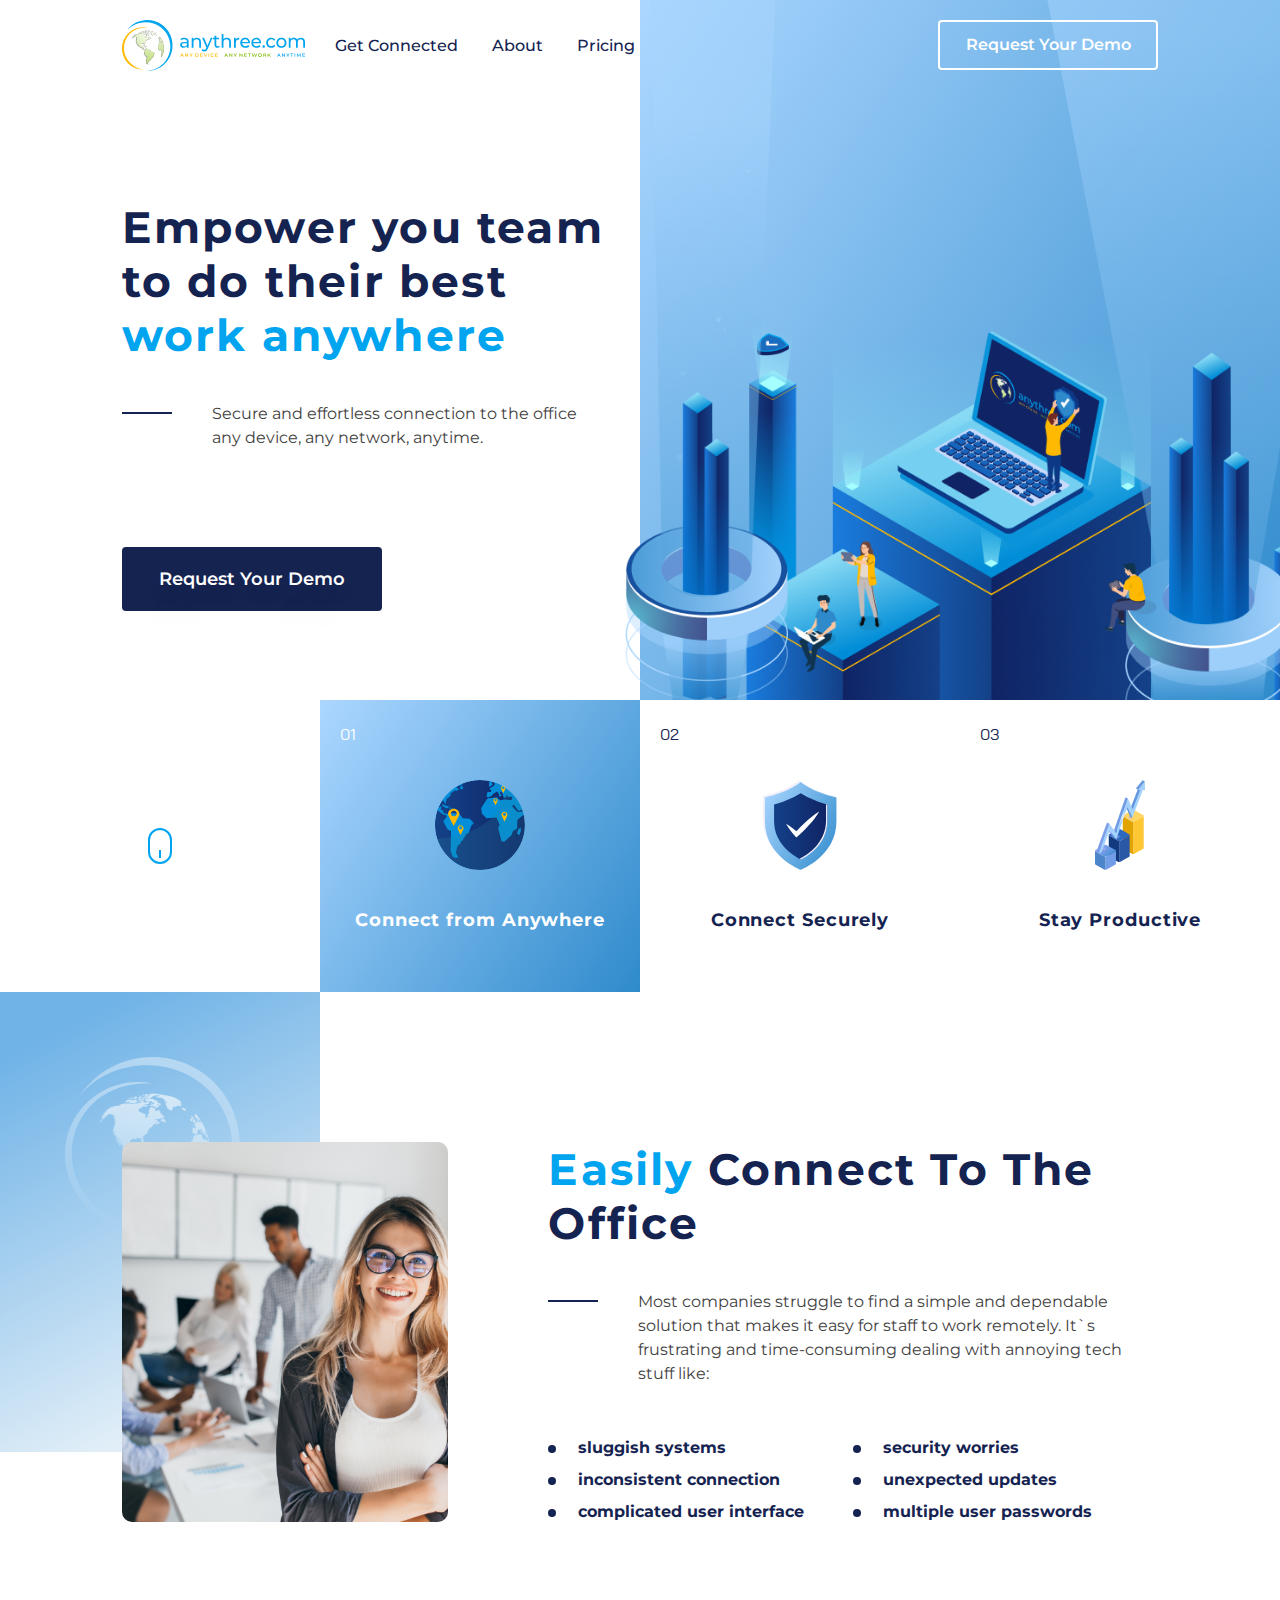
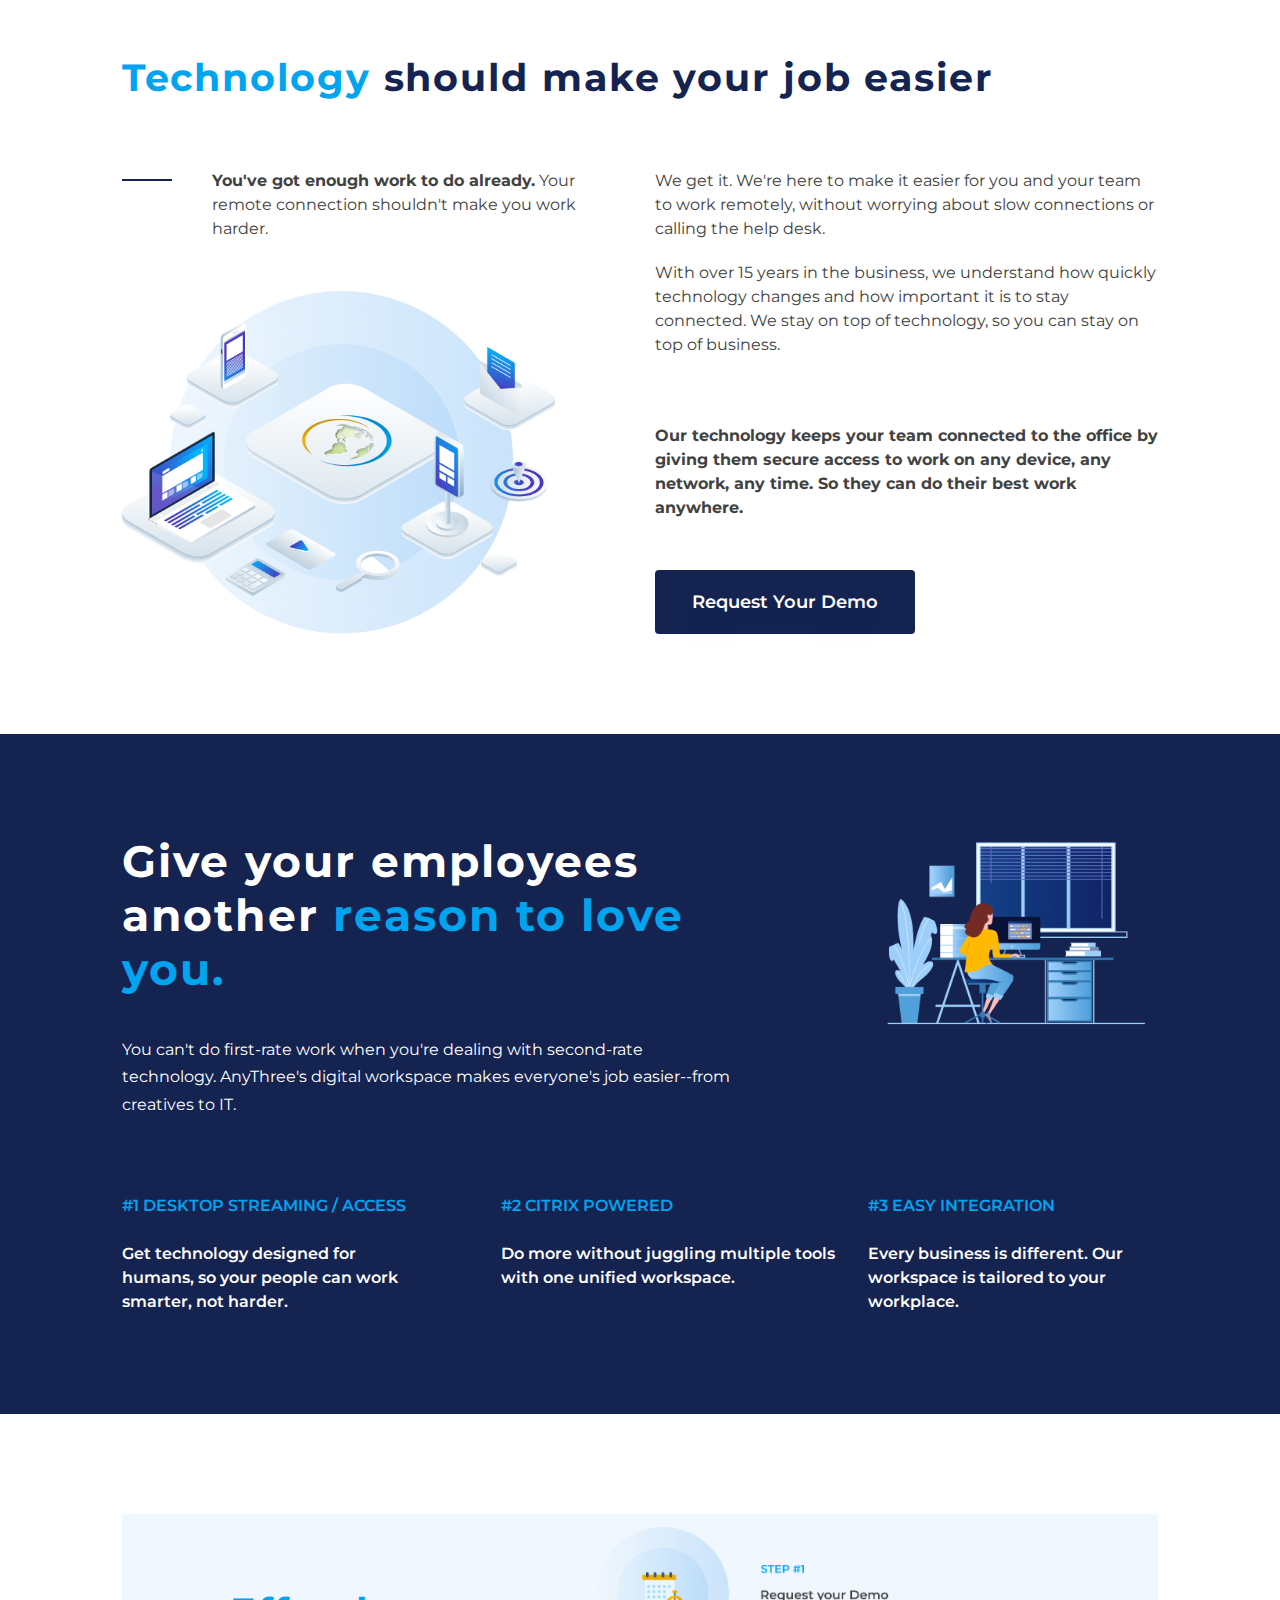
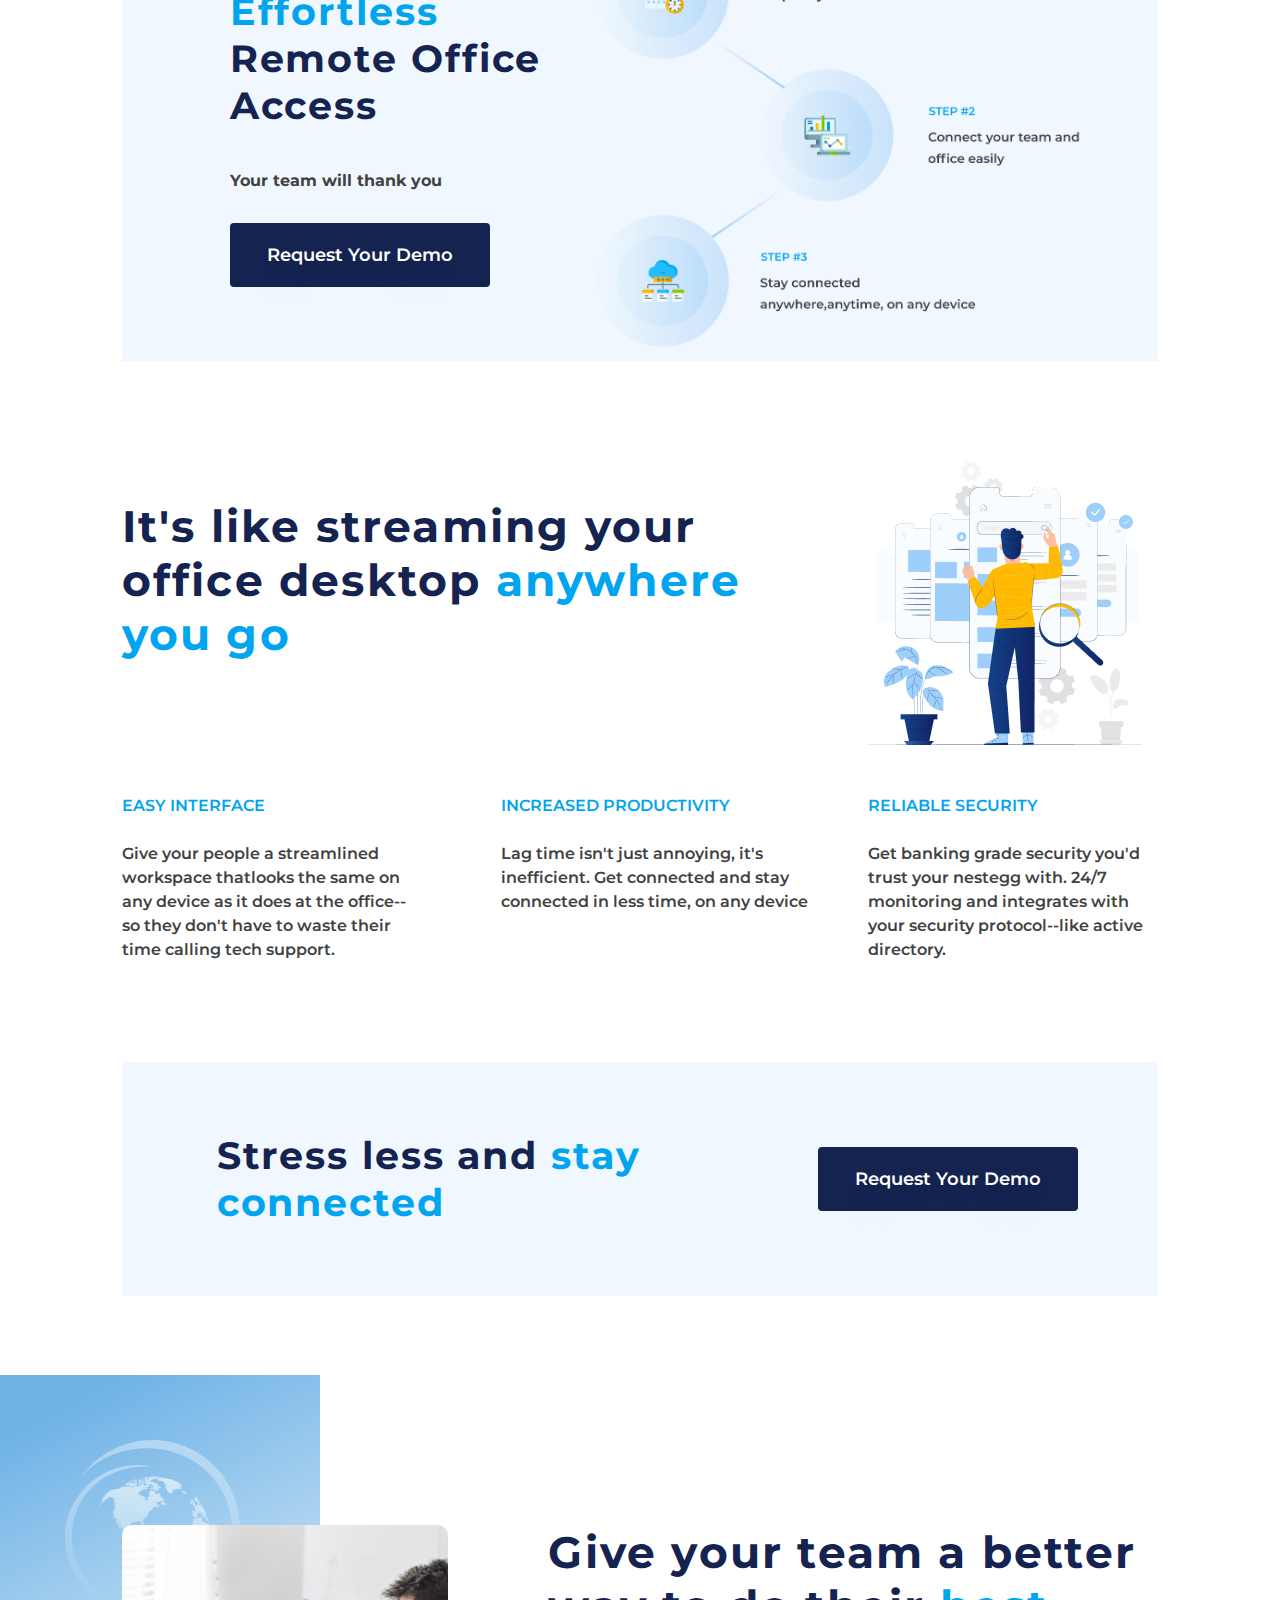
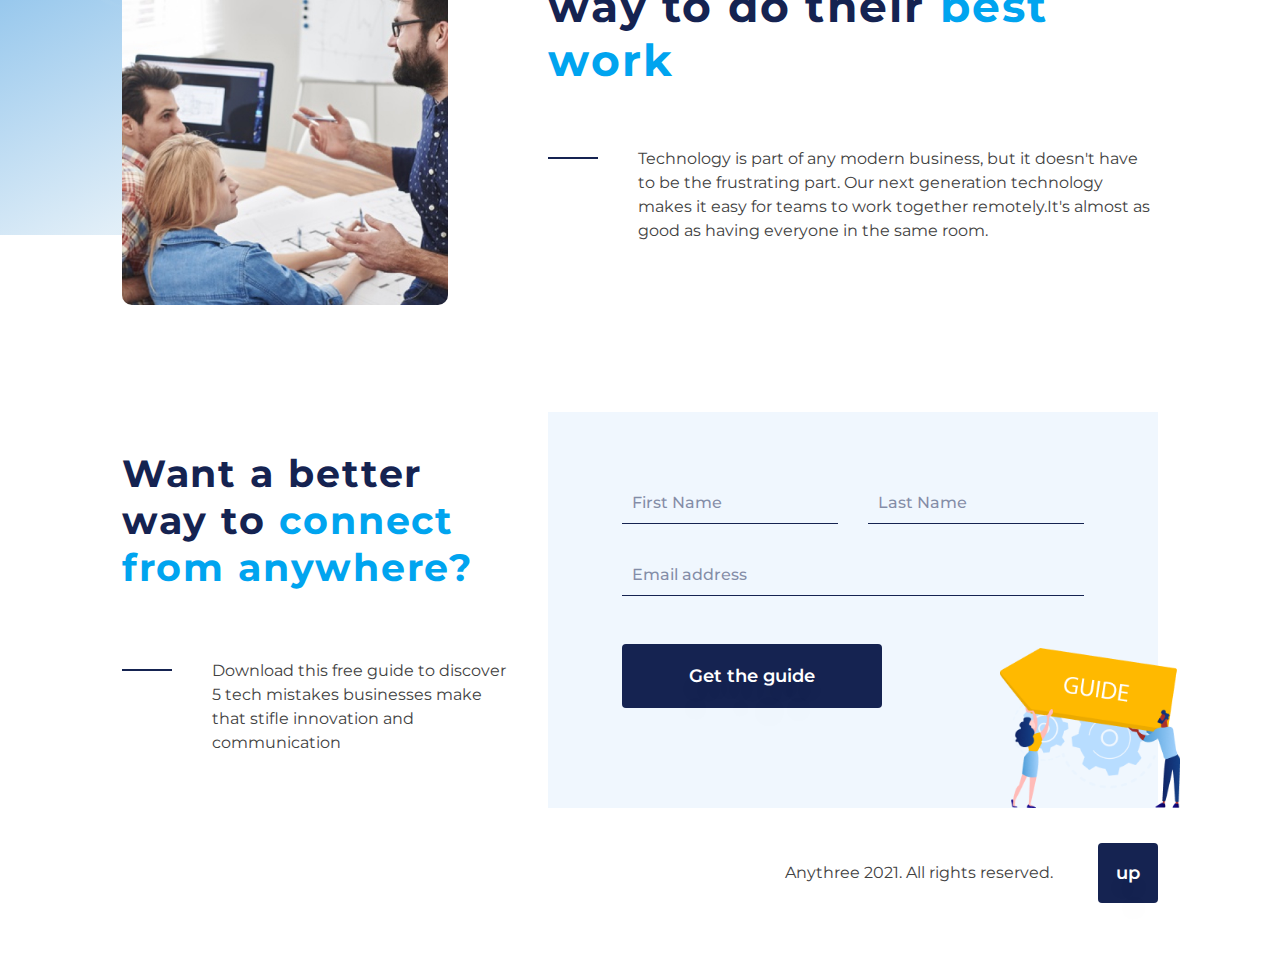
==== commit fffc57ed: "add" ====
--- a/index.html
+++ b/index.html
@@ -60,6 +60,31 @@
                     <div class="col-lg-6">
                         <div class="mainscreen__picwrap">
                             <img src="img/mainpic.png" alt="image">
+                            <div class="bublewrapp">
+                                <div class="bubble w5" style="animation-delay: 0s; left: 50%;"></div>
+                                <div class="bubble w10" style="animation-delay: 0s; left: 10%;"></div>
+                                <div class="bubble w15" style="animation-delay: 0s; left: 75%;"></div>
+                                <div class="bubble w5" style="animation-delay: 1.5s; left: 13%;"></div>
+                                <div class="bubble w10" style="animation-delay: .7s; left: 87%;"></div>
+                                <div class="bubble w15" style="animation-delay: .9s; left: 48%;"></div>
+                                <div class="bubble w5" style="animation-delay: .9s; left: 81%;"></div>
+                                <div class="bubble w10" style="animation-delay: 1s; left: 56%;"></div>
+                                <div class="bubble w15" style="animation-delay: 1.8s; left: 68%;"></div>
+                                <div class="bubble w15" style="animation-delay: 0.5s; left: 16%;"></div>
+                                <div class="bubble w10" style="animation-delay: 0s;left: 9%;"></div>
+                                <div class="bubble w15" style="animation-delay: 0s; left: 28%;"></div>
+                                <div class="bubble w5" style="animation-delay: 0.5s; left: 14%;"></div>
+                                <div class="bubble w10" style="animation-delay: 0.7s; left: 32%;"></div>
+                                <div class="bubble w15" style="animation-delay: 1s; left: 71%;"></div>
+                                <div class="bubble w5" style="animation-delay: 1.2s; left: 49%;"></div>
+                                <div class="bubble w10" style="animation-delay: 0s; left: 54%;"></div>
+                                <div class="bubble w15" style="animation-delay: .6s; left: 78%;"></div>
+                                <div class="bubble w5" style="animation-delay: .4s; left: 74%;"></div>
+                                <div class="bubble w10" style="animation-delay: 1.8s;left: 10%;"></div>
+                                <div class="bubble w15" style="animation-delay: 1.1s;left: 16%;"></div>
+                                <div class="bubble w10" style="animation-delay: 0.3s;left: 22%;"></div>
+                                <div class="bubble w15" style="animation-delay: 0.5s;left: 90%;"></div>
+                            </div>
                         </div>
                     </div>
                 </div>
@@ -80,6 +105,20 @@
                                 <img src="img/mainpic2.svg" alt="image">
                             </div>
                             <p>Connect from Anywhere</p>
+                            <div class="bublewrapp">
+                                <div class="bubble w5" style="animation-delay: 0s; left: 50%;"></div>
+                                <div class="bubble w10" style="animation-delay: 0s; left: 10%;"></div>
+                                <div class="bubble w15" style="animation-delay: 0s; left: 75%;"></div>
+                                <div class="bubble w5" style="animation-delay: 1.5s; left: 13%;"></div>
+                                <div class="bubble w10" style="animation-delay: .7s; left: 87%;"></div>
+                                <div class="bubble w15" style="animation-delay: 0s; left: 12%;"></div>
+                                <div class="bubble w5" style="animation-delay: 3s; left: 50%;"></div>
+                                <div class="bubble w10" style="animation-delay: 4s; left: 10%;"></div>
+                                <div class="bubble w15" style="animation-delay: 3.5s; left: 75%;"></div>
+                                <div class="bubble w5" style="animation-delay: 4.5s; left: 13%;"></div>
+                                <div class="bubble w10" style="animation-delay: 3.7s; left: 87%;"></div>
+                                <div class="bubble w15" style="animation-delay: 4s; left: 12%;"></div>
+                            </div>
                         </div>
                     </div>
                     <div class="col-lg-3 col-sm-4">
@@ -89,6 +128,20 @@
                                 <img src="img/mainpic3.svg" alt="image">
                             </div>
                             <p>Connect Securely</p>
+                            <div class="bublewrapp">
+                                <div class="bubble w5" style="animation-delay: 0.2s; left: 70%;"></div>
+                                <div class="bubble w10" style="animation-delay: 0.5s; left: 162%;"></div>
+                                <div class="bubble w15" style="animation-delay: 0.9s; left: 15%;"></div>
+                                <div class="bubble w5" style="animation-delay: 0s; left: 38%;"></div>
+                                <div class="bubble w10" style="animation-delay: .5s; left: 27%;"></div>
+                                <div class="bubble w15" style="animation-delay: 0.2s; left: 45%;"></div>
+                                <div class="bubble w5" style="animation-delay: 0s; left: 30%;"></div>
+                                <div class="bubble w10" style="animation-delay: 0s; left: 20%;"></div>
+                                <div class="bubble w5" style="animation-delay: 0s; left: 65%;"></div>
+                                <div class="bubble w5" style="animation-delay: 1.5s; left: 23%;"></div>
+                                <div class="bubble w10" style="animation-delay: .7s; left: 77%;"></div>
+                                <div class="bubble w15" style="animation-delay: 0s; left: 19%;"></div>
+                            </div>
                         </div>
                     </div>
                     <div class="col-lg-3 col-sm-4">
@@ -98,6 +151,20 @@
                                 <img src="img/mainpic4.svg" alt="image">
                             </div>
                             <p>Stay Productive</p>
+                            <div class="bublewrapp">
+                                <div class="bubble w5" style="animation-delay: 0s; left: 50%;"></div>
+                                <div class="bubble w10" style="animation-delay: 0s; left: 10%;"></div>
+                                <div class="bubble w15" style="animation-delay: 0s; left: 75%;"></div>
+                                <div class="bubble w5" style="animation-delay: 1.5s; left: 13%;"></div>
+                                <div class="bubble w10" style="animation-delay: .7s; left: 87%;"></div>
+                                <div class="bubble w15" style="animation-delay: 0s; left: 12%;"></div>
+                                <div class="bubble w5" style="animation-delay: 3s; left: 50%;"></div>
+                                <div class="bubble w10" style="animation-delay: 4s; left: 10%;"></div>
+                                <div class="bubble w15" style="animation-delay: 3.5s; left: 75%;"></div>
+                                <div class="bubble w5" style="animation-delay: 4.5s; left: 13%;"></div>
+                                <div class="bubble w10" style="animation-delay: 3.7s; left: 87%;"></div>
+                                <div class="bubble w15" style="animation-delay: 4s; left: 12%;"></div>
+                            </div>
                         </div>
                     </div>
                 </div>
@@ -154,6 +221,30 @@
                                 work harder.
                             </p>
                             <img src="img/pic3.png" alt="image">
+                            <div class="bublewrapp">
+                                <div class="bubble w5" style="animation-delay: 0s; left: 50%;"></div>
+                                <div class="bubble w10" style="animation-delay: 0s; left: 10%;"></div>
+                                <div class="bubble w15" style="animation-delay: 0s; left: 75%;"></div>
+                                <div class="bubble w5" style="animation-delay: 1.5s; left: 13%;"></div>
+                                <div class="bubble w10" style="animation-delay: .7s; left: 87%;"></div>
+                                <div class="bubble w15" style="animation-delay: .9s; left: 48%;"></div>
+                                <div class="bubble w5" style="animation-delay: .9s; left: 81%;"></div>
+                                <div class="bubble w10" style="animation-delay: 1s; left: 56%;"></div>
+                                <div class="bubble w15" style="animation-delay: 1.8s; left: 68%;"></div>
+                                <div class="bubble w15" style="animation-delay: 0.5s; left: 16%;"></div>
+                                <div class="bubble w10" style="animation-delay: 0s;left: 9%;"></div>
+                                <div class="bubble w15" style="animation-delay: 0s; left: 28%;"></div>
+                                <div class="bubble w5" style="animation-delay: 4.5s; left: 14%;"></div>
+                                <div class="bubble w10" style="animation-delay: 4.7s; left: 32%;"></div>
+                                <div class="bubble w15" style="animation-delay: 4s; left: 71%;"></div>
+                                <div class="bubble w5" style="animation-delay: 4.2s; left: 49%;"></div>
+                                <div class="bubble w10" style="animation-delay: 3s; left: 54%;"></div>
+                                <div class="bubble w15" style="animation-delay: .6s; left: 18%;"></div>
+                                <div class="bubble w5" style="animation-delay: .4s; left: 74%;"></div>
+                                <div class="bubble w10" style="animation-delay: 1.8s;left: 10%;"></div>
+                                <div class="bubble w15" style="animation-delay: 1.1s;left: 16%;"></div>
+                                <div class="bubble w10" style="animation-delay: 0.3s;left: 22%;"></div>
+                            </div>
                         </div>
                     </div>
                     <div class="col-lg-5 col-md-6">
@@ -245,6 +336,29 @@
                             </div>
                             <div class="rightsect">
                                 <img src="img/pic5.png" alt="image">
+                                <div class="bublewrapp">
+                                    <div class="bubble w5" style="animation-delay: 0s; left: 50%;"></div>
+                                    <div class="bubble w10" style="animation-delay: 0s; left: 10%;"></div>
+                                    <div class="bubble w5" style="animation-delay: 1.5s; left: 13%;"></div>
+                                    <div class="bubble w10" style="animation-delay: .7s; left: 87%;"></div>
+                                    <div class="bubble w5" style="animation-delay: .9s; left: 81%;"></div>
+                                    <div class="bubble w10" style="animation-delay: 2s; left: 56%;"></div>
+                                    <div class="bubble w15" style="animation-delay: 0.5s; left: 16%;"></div>
+                                    <div class="bubble w5" style="animation-delay: 0.5s; left: 14%;"></div>
+                                    <div class="bubble w10" style="animation-delay: 0.7s; left: 32%;"></div>
+                                    <div class="bubble w5" style="animation-delay: 1.2s; left: 49%;"></div>
+                                    <div class="bubble w10" style="animation-delay: 1s; left: 54%;"></div>
+                                    <div class="bubble w5" style="animation-delay: .4s; left: 74%;"></div>
+                                    <div class="bubble w10" style="animation-delay: 1.8s;left: 10%;"></div>
+                                    <div class="bubble w10" style="animation-delay: 1.3s;left: 22%;"></div>
+                                    <div class="bubble w15" style="animation-delay: 1.5s;left: 90%;"></div>
+                                    <div class="bubble w5" style="animation-delay: 4.8s; left: 40%;"></div>
+                                <div class="bubble w10" style="animation-delay: 4.2s; left: 18%;"></div>
+                                <div class="bubble w15" style="animation-delay: 4s; left: 55%;"></div>
+                                <div class="bubble w5" style="animation-delay: 4.1s; left: 23%;"></div>
+                                <div class="bubble w10" style="animation-delay: 3.9s; left: 71%;"></div>
+                                <div class="bubble w15" style="animation-delay: 3.7s; left: 33%;"></div>
+                                </div>
                             </div>
                         </div>
                     </div>
@@ -259,7 +373,29 @@
                         <h3>It's like streaming your office desktop <span>anywhere you go</span></h3>
                     </div>
                     <div class="col-lg-3 col-md-4">
-                        <img src="img/pic6.png" alt="img">
+                        <div class="relwrap">
+                            <img src="img/pic6.png" alt="img">
+                            <div class="bublewrapp">
+                                <div class="bubble w5" style="animation-delay: 0s; left: 50%;"></div>
+                                <div class="bubble w10" style="animation-delay: 2s; left: 10%;"></div>
+                                <div class="bubble w15" style="animation-delay: 0s; left: 75%;"></div>
+                                <div class="bubble w5" style="animation-delay: 1.2s; left: 13%;"></div>
+                                <div class="bubble w10" style="animation-delay: .5s; left: 87%;"></div>
+                                <div class="bubble w15" style="animation-delay: 1.4s; left: 12%;"></div>
+                                <div class="bubble w5" style="animation-delay: 0.8s; left: 40%;"></div>
+                                <div class="bubble w10" style="animation-delay: 0.2s; left: 18%;"></div>
+                                <div class="bubble w15" style="animation-delay: 1s; left: 55%;"></div>
+                                <div class="bubble w5" style="animation-delay: 1.1s; left: 23%;"></div>
+                                <div class="bubble w10" style="animation-delay: .9s; left: 71%;"></div>
+                                <div class="bubble w15" style="animation-delay: 1.7s; left: 33%;"></div>
+                                <div class="bubble w5" style="animation-delay: 4.8s; left: 40%;"></div>
+                                <div class="bubble w10" style="animation-delay: 4.2s; left: 18%;"></div>
+                                <div class="bubble w15" style="animation-delay: 4s; left: 55%;"></div>
+                                <div class="bubble w5" style="animation-delay: 4.1s; left: 23%;"></div>
+                                <div class="bubble w10" style="animation-delay: 3.9s; left: 71%;"></div>
+                                <div class="bubble w15" style="animation-delay: 3.7s; left: 33%;"></div>
+                            </div>
+                        </div>
                     </div>
                 </div>
                 <div class="row">
@@ -304,6 +440,32 @@
                             </div>
                             <div class="btnsect">
                                 <a href="#" class="darkblue-btn">Request Your Demo</a>
+                            </div>
+                            <div class="bublewrapp">
+                                <div class="bubble w5" style="animation-delay: 0s; left: 50%;"></div>
+                                <div class="bubble w10" style="animation-delay: 0s; left: 10%;"></div>
+                                <div class="bubble w15" style="animation-delay: 0s; left: 75%;"></div>
+                                <div class="bubble w5" style="animation-delay: 1.5s; left: 13%;"></div>
+                                <div class="bubble w10" style="animation-delay: .7s; left: 87%;"></div>
+                                <div class="bubble w15" style="animation-delay: .9s; left: 48%;"></div>
+                                <div class="bubble w5" style="animation-delay: .9s; left: 81%;"></div>
+                                <div class="bubble w10" style="animation-delay: 1s; left: 56%;"></div>
+                                <div class="bubble w15" style="animation-delay: 4.8s; left: 68%;"></div>
+                                <div class="bubble w15" style="animation-delay: 3.5s; left: 16%;"></div>
+                                <div class="bubble w10" style="animation-delay: 4s;left: 9%;"></div>
+                                <div class="bubble w15" style="animation-delay: 4s; left: 28%;"></div>
+                                <div class="bubble w5" style="animation-delay: 4.5s; left: 14%;"></div>
+                                <div class="bubble w10" style="animation-delay: 2.7s; left: 32%;"></div>
+                                <div class="bubble w15" style="animation-delay: 2s; left: 71%;"></div>
+                                <div class="bubble w5" style="animation-delay: 1.2s; left: 49%;"></div>
+                                <div class="bubble w10" style="animation-delay: 1s; left: 54%;"></div>
+                                <div class="bubble w15" style="animation-delay: .6s; left: 78%;"></div>
+                                <div class="bubble w5" style="animation-delay: .4s; left: 74%;"></div>
+                                <div class="bubble w10" style="animation-delay: 2.8s;left: 10%;"></div>
+                                <div class="bubble w15" style="animation-delay: 1.1s;left: 16%;"></div>
+                                <div class="bubble w10" style="animation-delay: 2.3s;left: 22%;"></div>
+                                <div class="bubble w15" style="animation-delay: 4.5s;left: 90%;"></div>
+                                
                             </div>
                         </div>
                     </div>
@@ -352,6 +514,32 @@
                     </div>
                     <div class="col-lg-6">
                         <div class="formwrapper">
+                            <div class="bublewrapp">
+                                <div class="bubble w5" style="animation-delay: 0s; left: 50%;"></div>
+                                <div class="bubble w10" style="animation-delay: 0s; left: 10%;"></div>
+                                <div class="bubble w15" style="animation-delay: 0s; left: 75%;"></div>
+                                <div class="bubble w5" style="animation-delay: 1.5s; left: 13%;"></div>
+                                <div class="bubble w10" style="animation-delay: .7s; left: 87%;"></div>
+                                <div class="bubble w15" style="animation-delay: .9s; left: 48%;"></div>
+                                <div class="bubble w5" style="animation-delay: .9s; left: 81%;"></div>
+                                <div class="bubble w10" style="animation-delay: 1s; left: 56%;"></div>
+                                <div class="bubble w15" style="animation-delay: 4.8s; left: 68%;"></div>
+                                <div class="bubble w15" style="animation-delay: 3.5s; left: 16%;"></div>
+                                <div class="bubble w10" style="animation-delay: 4s;left: 9%;"></div>
+                                <div class="bubble w15" style="animation-delay: 4s; left: 28%;"></div>
+                                <div class="bubble w5" style="animation-delay: 4.5s; left: 14%;"></div>
+                                <div class="bubble w10" style="animation-delay: 2.7s; left: 32%;"></div>
+                                <div class="bubble w15" style="animation-delay: 2s; left: 71%;"></div>
+                                <div class="bubble w5" style="animation-delay: 1.2s; left: 49%;"></div>
+                                <div class="bubble w10" style="animation-delay: 1s; left: 54%;"></div>
+                                <div class="bubble w15" style="animation-delay: .6s; left: 78%;"></div>
+                                <div class="bubble w5" style="animation-delay: .4s; left: 74%;"></div>
+                                <div class="bubble w10" style="animation-delay: 2.8s;left: 10%;"></div>
+                                <div class="bubble w15" style="animation-delay: 4.1s;left: 16%;"></div>
+                                <div class="bubble w10" style="animation-delay: 2.3s;left: 22%;"></div>
+                                <div class="bubble w15" style="animation-delay: 4.5s;left: 90%;"></div>
+                                
+                            </div>
                             <img class="formimg" src="img/guide-pic.png" alt="image">
                             <form action="">
                                 <div class="row">
--- a/css/common.css
+++ b/css/common.css
@@ -1584,31 +1584,195 @@
     font-weight: 600;
 }
 
-
-
-
-
-
-
-
-
-
-
-
-
-
-
-
-
-
-
-
-
-
-
-
-
-
+.effortless.effortless_conntech .effortless__wrap {
+    height: 520px;
+}
+
+.getconn_mainpicphone {
+    display: none;
+}
+
+
+/* Animation */
+@-webkit-keyframes animateBubble {
+    0% {
+        transform: translateY(100%);
+        -webkit-transform: translateY(100%);
+        -moz-transform: translateY(100%);
+        -ms-transform: translateY(100%);
+        -o-transform: translateY(100%);
+    }
+
+    100% {
+        transform: translateY(-100%);
+        -webkit-transform: translateY(-100%);
+        -moz-transform: translateY(-100%);
+        -ms-transform: translateY(-100%);
+        -o-transform: translateY(-100%);
+    }
+}
+
+@keyframes animateBubble {
+    0% {
+        transform: translateY(1000px);
+        -webkit-transform: translateY(1000px);
+        -moz-transform: translateY(1000px);
+        -ms-transform: translateY(1000px);
+        -o-transform: translateY(1000px);
+    }
+
+    100% {
+        transform: translateY(-100%);
+        -webkit-transform: translateY(-100%);
+        -moz-transform: translateY(-100%);
+        -ms-transform: translateY(-100%);
+        -o-transform: translateY(-100%);
+    }
+}
+
+@-webkit-keyframes sideWays {
+    0% {
+        margin-left: 0px;
+    }
+
+    100% {
+        margin-left: 50px;
+    }
+}
+
+@keyframes sideWays {
+    0% {
+        margin-left: 0px;
+    }
+
+    100% {
+        margin-left: 50px;
+    }
+}
+
+.mainscreen__picwrap {
+    position: relative;
+}
+
+.bublewrapp {
+    position: absolute;
+    left: 0;
+    top: 0;
+    width: 100%;
+    height: 100%;
+    overflow: hidden;
+}
+
+.bubble {
+    position: absolute;
+    border-radius: 50%;
+    -webkit-border-radius: 50%;
+    -moz-border-radius: 50%;
+    -ms-border-radius: 50%;
+    -o-border-radius: 50%;
+    overflow: hidden;
+    background: #AAD6FF;
+    opacity: 0.8;
+    top: 0;
+}
+
+
+.w5 {
+    width: 4px;
+    height: 4px;
+}
+
+.w10 {
+    width: 7px;
+    height: 7px;
+}
+
+.w15 {
+    width: 10px;
+    height: 10px;
+}
+
+.bubble {
+    animation: animateBubble linear infinite, sideWays ease-in-out infinite alternate;
+    -webkit-animation: animateBubble linear infinite, sideWays ease-in-out infinite alternate;
+    top: -100px;
+}
+
+.mainscreen__picwrap .bubble.w5,
+.bublewrapp .bubble.w5 {
+    animation-duration: 7s, 2s;
+}
+
+.mainscreen__picwrap .bubble.w10,
+.bublewrapp .bubble.w10 {
+    animation-duration: 15s, 2s;
+}
+
+.mainscreen__picwrap .bubble.w15,
+.bublewrapp .bubble.w15 {
+    animation-duration: 10s, 2s;
+}
+
+
+/* 2 sect */
+.mainscreen__bottsect .bubble.w5 {
+    animation-duration: 6s, 2s;
+}
+
+.mainscreen__bottsect .bubble.w10 {
+    animation-duration: 9s, 2s;
+}
+
+.mainscreen__bottsect .bubble.w15 {
+    animation-duration: 12s, 2s;
+}
+
+/* demo block */
+.stay-connected .bubble.w5 {
+    animation-duration: 6s, 2s;
+}
+
+.stay-connected .bubble.w10 {
+    animation-duration: 9s, 2s;
+}
+
+.stay-connected .bubble.w15 {
+    animation-duration: 12s, 2s;
+}
+
+
+
+
+
+
+
+
+
+
+
+
+
+
+
+
+
+
+
+
+
+
+
+.bublebox,
+.effortless__wrap .rightsect,
+.relwrap,
+.stay-connected__wrap {
+    position: relative;
+}
+
+.stay-connected__wrap .btnsect {
+    position: relative;
+    z-index: 2;
+}
 
 /* 
 font-family: 'Bai Jamjuree', sans-serif;
--- a/css/responsive.css
+++ b/css/responsive.css
@@ -315,6 +315,73 @@
     .pricing-topsect {
         margin-top: 90px;
     }
+
+    .getconn-fscreen h1,
+    .conntech h3 {
+        font-size: 44px;
+        line-height: normal;
+        margin-bottom: 40px;
+    }
+
+    .getconn-fscreen {
+        padding-top: 170px;
+    }
+
+    .getconn_mainpic {
+        width: 500px;
+        right: 60px;
+    }
+
+    .getconn-fscreen .textblock {
+        margin-bottom: 65px;
+    }
+
+    .getconn-fscreen .blueblock {
+        height: 200px;
+    }
+
+    .connected-blocks {
+        padding-top: 30px;
+    }
+
+    .connected-blocks .mainscreen__bottsect .bullet .picwrap {
+        width: 100px;
+        height: 100px;
+        margin-bottom: 25px;
+    }
+
+    .effcon__top {
+        padding: 100px 0;
+    }
+
+    .effcon__top .descr p {
+        margin-bottom: 20px;
+    }
+
+    .conntech__list .title {
+        margin-bottom: 15px;
+    }
+
+    .conntech {
+        padding: 100px 0 10px;
+    }
+
+    .effortless.effortless_conntech .effortless__wrap {
+        height: 380px;
+    }
+
+    .effortless.effortless_conntech .effortless__wrap .leftsect {
+        display: flex;
+        flex-direction: column;
+        justify-content: space-between;
+    }
+
+
+
+
+
+
+
 
 
 
@@ -368,7 +435,8 @@
     .mainscreen__textwrap h1,
     .easily-connect h2,
     .employees h3,
-    .teamslider h3 {
+    .teamslider h3,
+    .effcon__top h2 {
         margin-bottom: 40px;
     }
 
@@ -699,6 +767,72 @@
         padding: 50px 0;
     }
 
+    .getconn-fscreen .textblock {
+        position: relative;
+        z-index: 1;
+    }
+
+    .getconn-fscreen {
+        padding-top: 150px;
+        padding-bottom: 20px;
+    }
+
+    .getconn_mainpic {
+        bottom: -20px;
+    }
+
+    .getconn_mainpic {
+        width: 400px;
+    }
+
+    .getconn-fscreen .blueblock {
+        height: 150px;
+    }
+
+    .connected-blocks .mainscreen__bottsect .bullet .picwrap {
+        width: 90px;
+        height: 90px;
+    }
+
+    .effcon__top {
+        padding: 70px 0;
+    }
+
+    .effcon__top {
+        padding-left: 100px;
+        padding-right: 100px;
+    }
+
+    .step-row {
+        margin-bottom: 60px;
+    }
+
+    .conntech {
+        padding: 75px 0 10px;
+    }
+
+    .conntech__list {
+        max-width: 32%;
+    }
+
+    .effortless.effortless_conntech .effortless__wrap {
+        height: auto;
+    }
+
+    .effortless__wrap .rightsect {
+        padding: 0;
+    }
+
+    .effortless.effortless_conntech {
+        padding-top: 50px;
+    }
+
+
+
+
+
+
+
 
 
 
@@ -709,7 +843,9 @@
 
 
     .dedicated-team h3,
-    .teamslider h3 {
+    .teamslider h3,
+    .getconn-fscreen h1,
+    .conntech h3 {
         font-size: 36px;
     }
 
@@ -1065,6 +1201,39 @@
         margin-top: -16px;
     }
 
+    .getconn_mainpic {
+        display: none;
+    }
+
+    .getconn-fscreen {
+        overflow: hidden;
+    }
+
+    .getconn_mainpicphone {
+        display: block;
+        width: 500px;
+        position: absolute;
+        right: -60px;
+        bottom: -20px;
+    }
+
+    .connected-blocks {
+        padding-left: 0;
+        padding-right: 0;
+    }
+
+    .effcon__top {
+        padding-left: 15px;
+        padding-right: 15px;
+    }
+
+
+
+
+
+
+
+
 
 
 
@@ -1223,6 +1392,39 @@
         margin: 0 auto;
     }
 
+    .effcon__top {
+        padding: 50px 15px;
+    }
+
+    .steps-section .row:nth-child(even) .col-xl-4:first-child {
+        order: 1;
+    }
+
+    .steps-section .descr ul {
+        text-align: left;
+        max-width: 400px;
+        margin: 0 auto;
+    }
+
+    .conntech__lists {
+        display: block;
+    }
+
+    .conntech__list {
+        max-width: 100%;
+        margin-bottom: 30px;
+    }
+
+    .conntech__list .title {
+        line-height: normal;
+        margin-bottom: 10px;
+    }
+
+    .conntech__list:last-child {
+        margin-bottom: 0;
+    }
+
+
 
 
 
@@ -1234,7 +1436,8 @@
     .effortless h3,
     .techmakes h2,
     .dedicated-team h3,
-    .technology h3 {
+    .technology h3,
+    .effcon__top h2 {
         margin-bottom: 30px;
     }
 
@@ -1402,16 +1605,41 @@
         font-size: 28px;
     }
 
-
-
-
-    
-
-
-
-
-
-    .teamslider {
+    .getconn-fscreen {
+        padding-top: 100px;
+    }
+
+    .getconn-fscreen h1 {
+        font-size: 28px;
+    }
+
+    .getconn-fscreen .blueblock {
+        height: 100px;
+    }
+
+    .getconn-fscreen h1 span {
+        display: inline;
+    }
+
+    .getconn-fscreen .textblock {
+        margin-bottom: 40px;
+    }
+
+    .getconn_mainpicphone {
+        max-width: initial;
+    }
+
+
+
+
+
+
+    .conntech h3 {
+        font-size: 28px;
+    }
+
+    .teamslider,
+    .conntech {
         padding-top: 50px;
     }
 
@@ -1431,7 +1659,8 @@
     }
 
     .easily-connect .linebefore,
-    .technology .linebefore {
+    .technology .linebefore,
+    .conntech h3 {
         margin-bottom: 30px;
     }
 
@@ -1439,6 +1668,12 @@
         padding: 30px;
     }
 
+}
+
+@media(max-width:400.8px) {
+    .getconn_mainpicphone {
+        width: 400px;
+    }
 }
 
 @media(max-width:360.8px) {
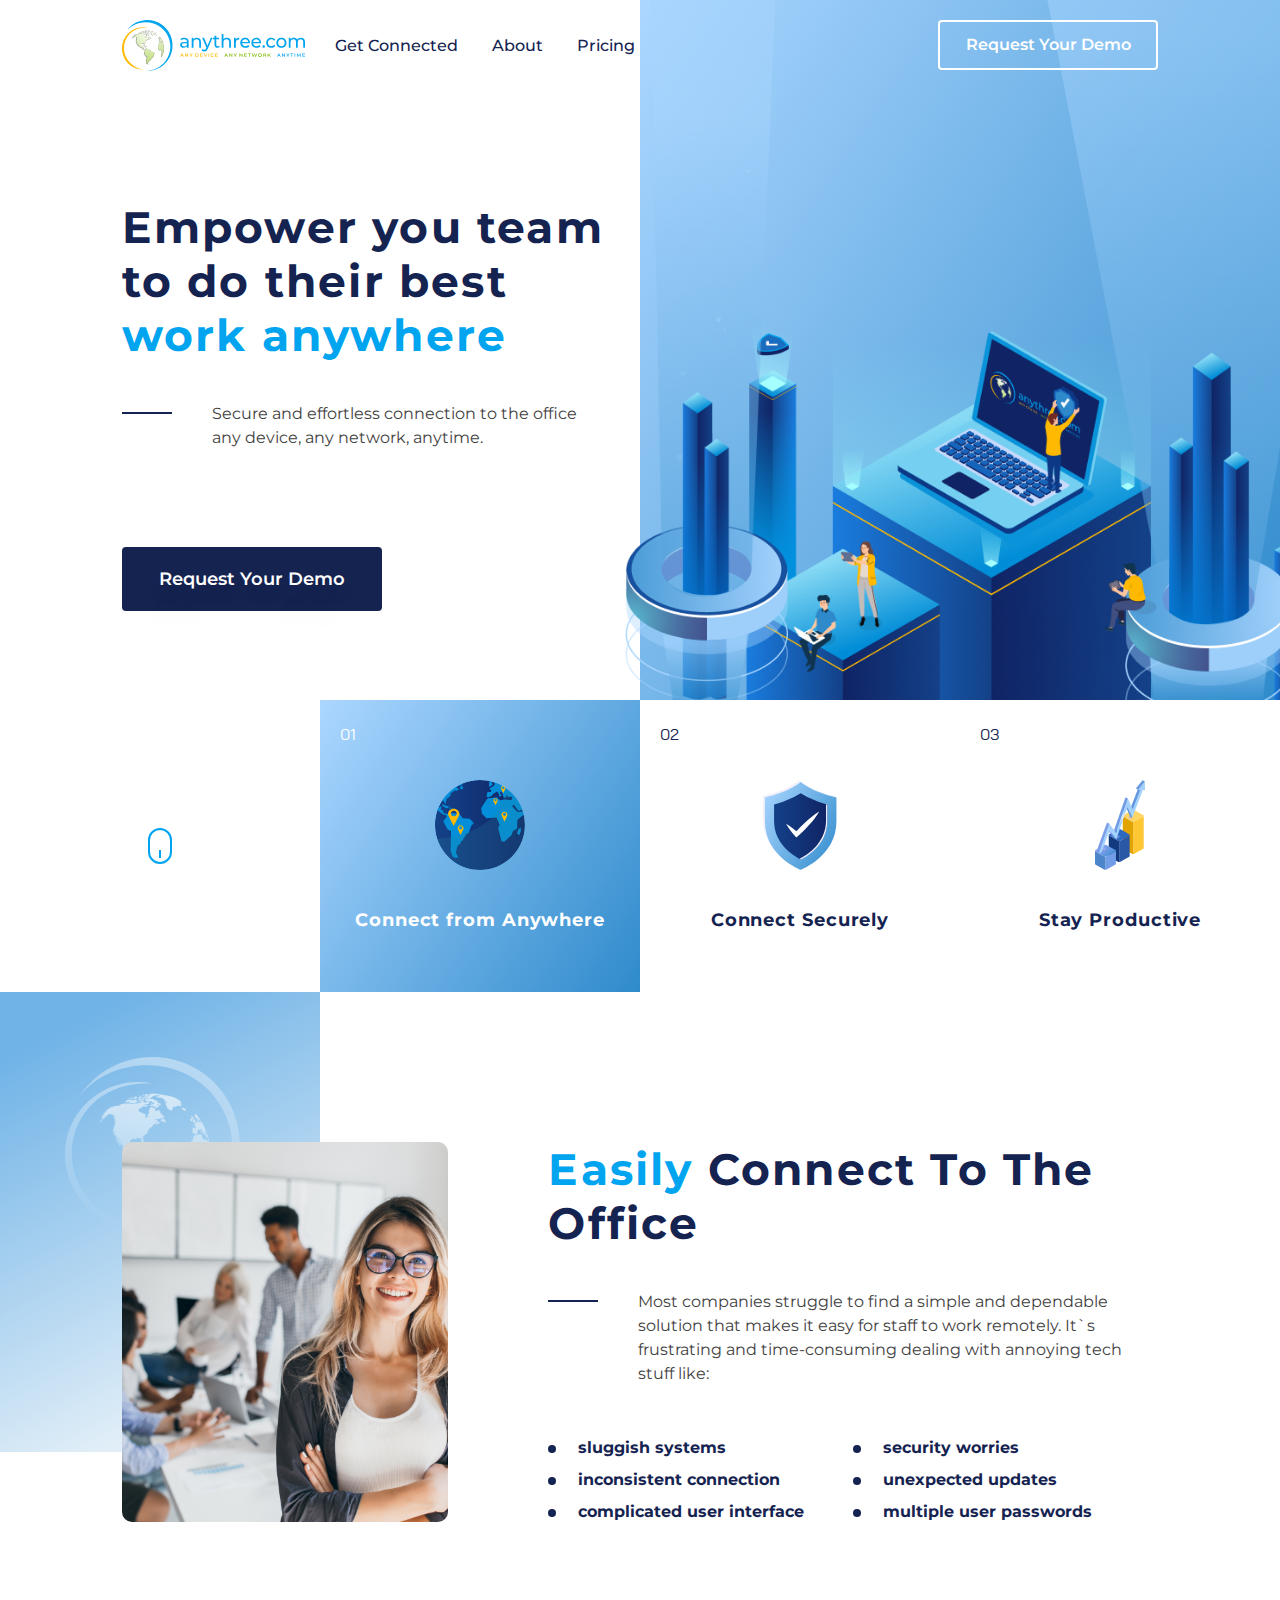
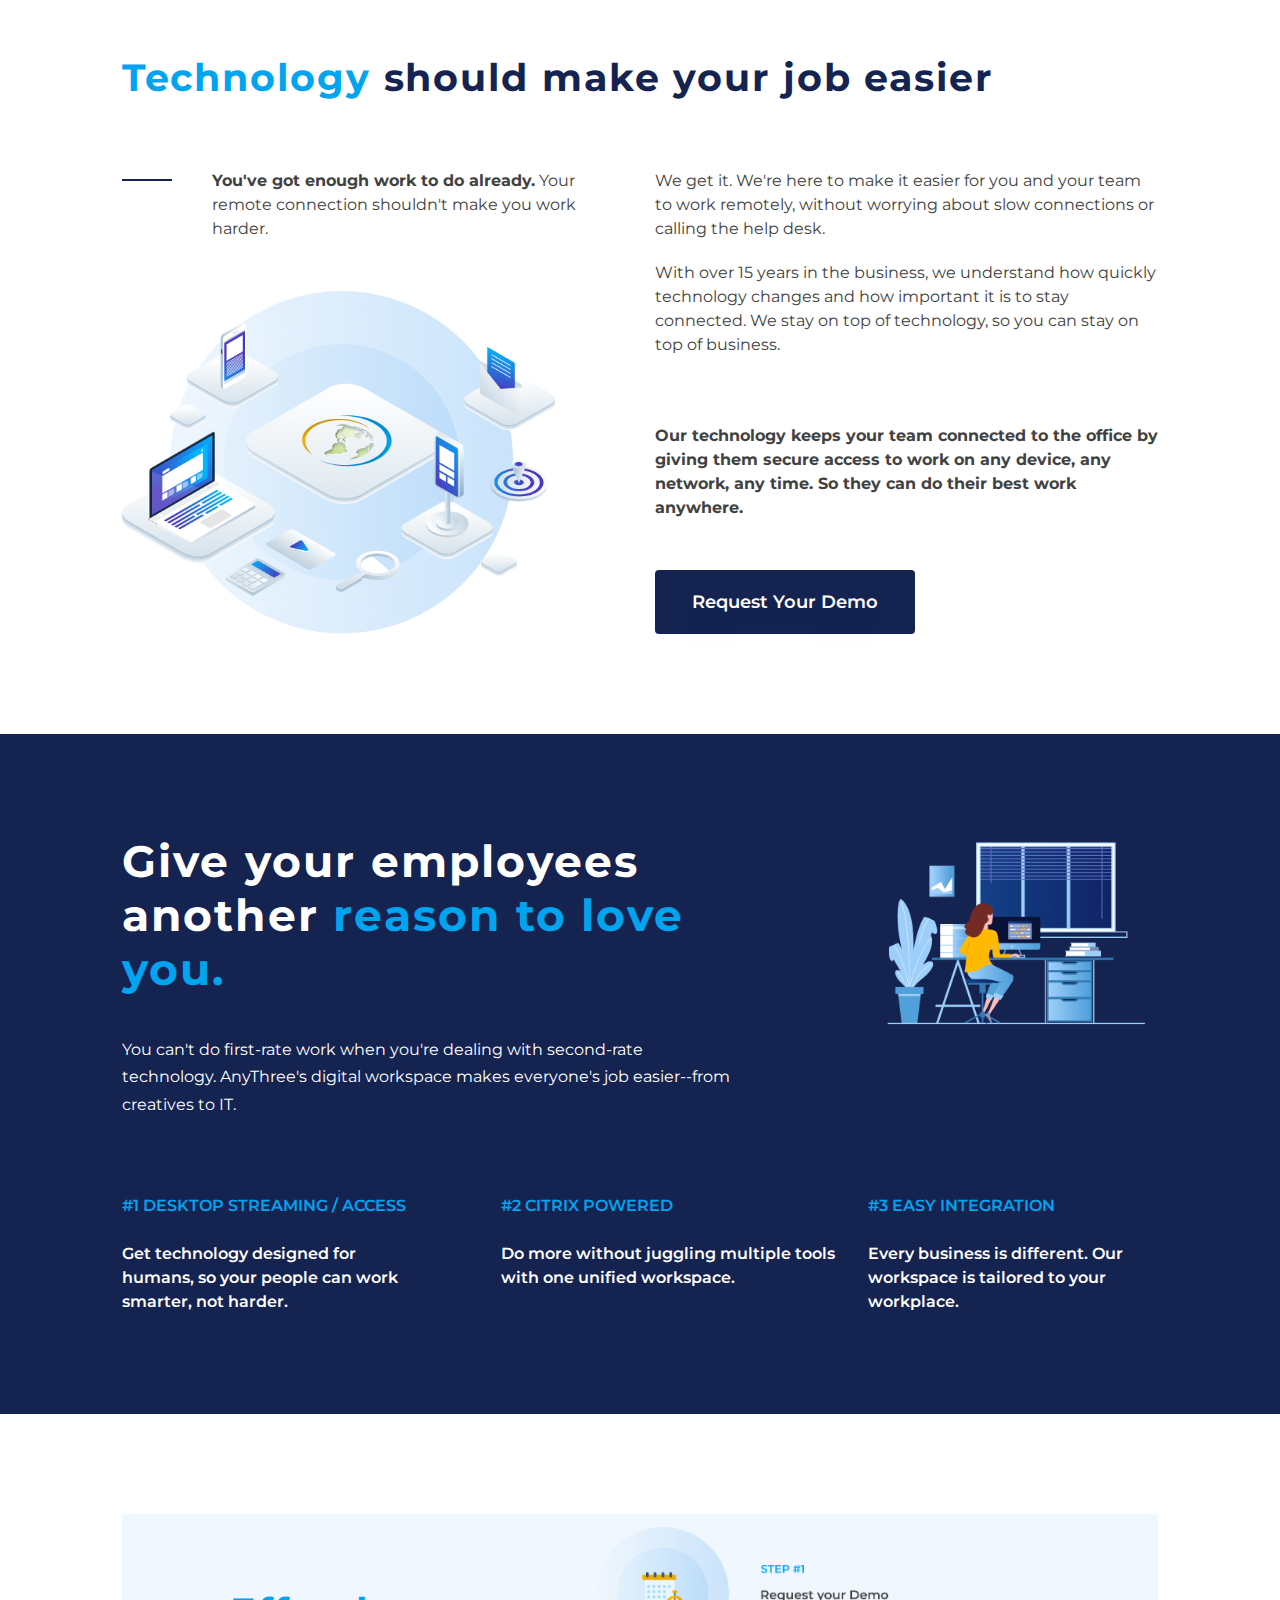
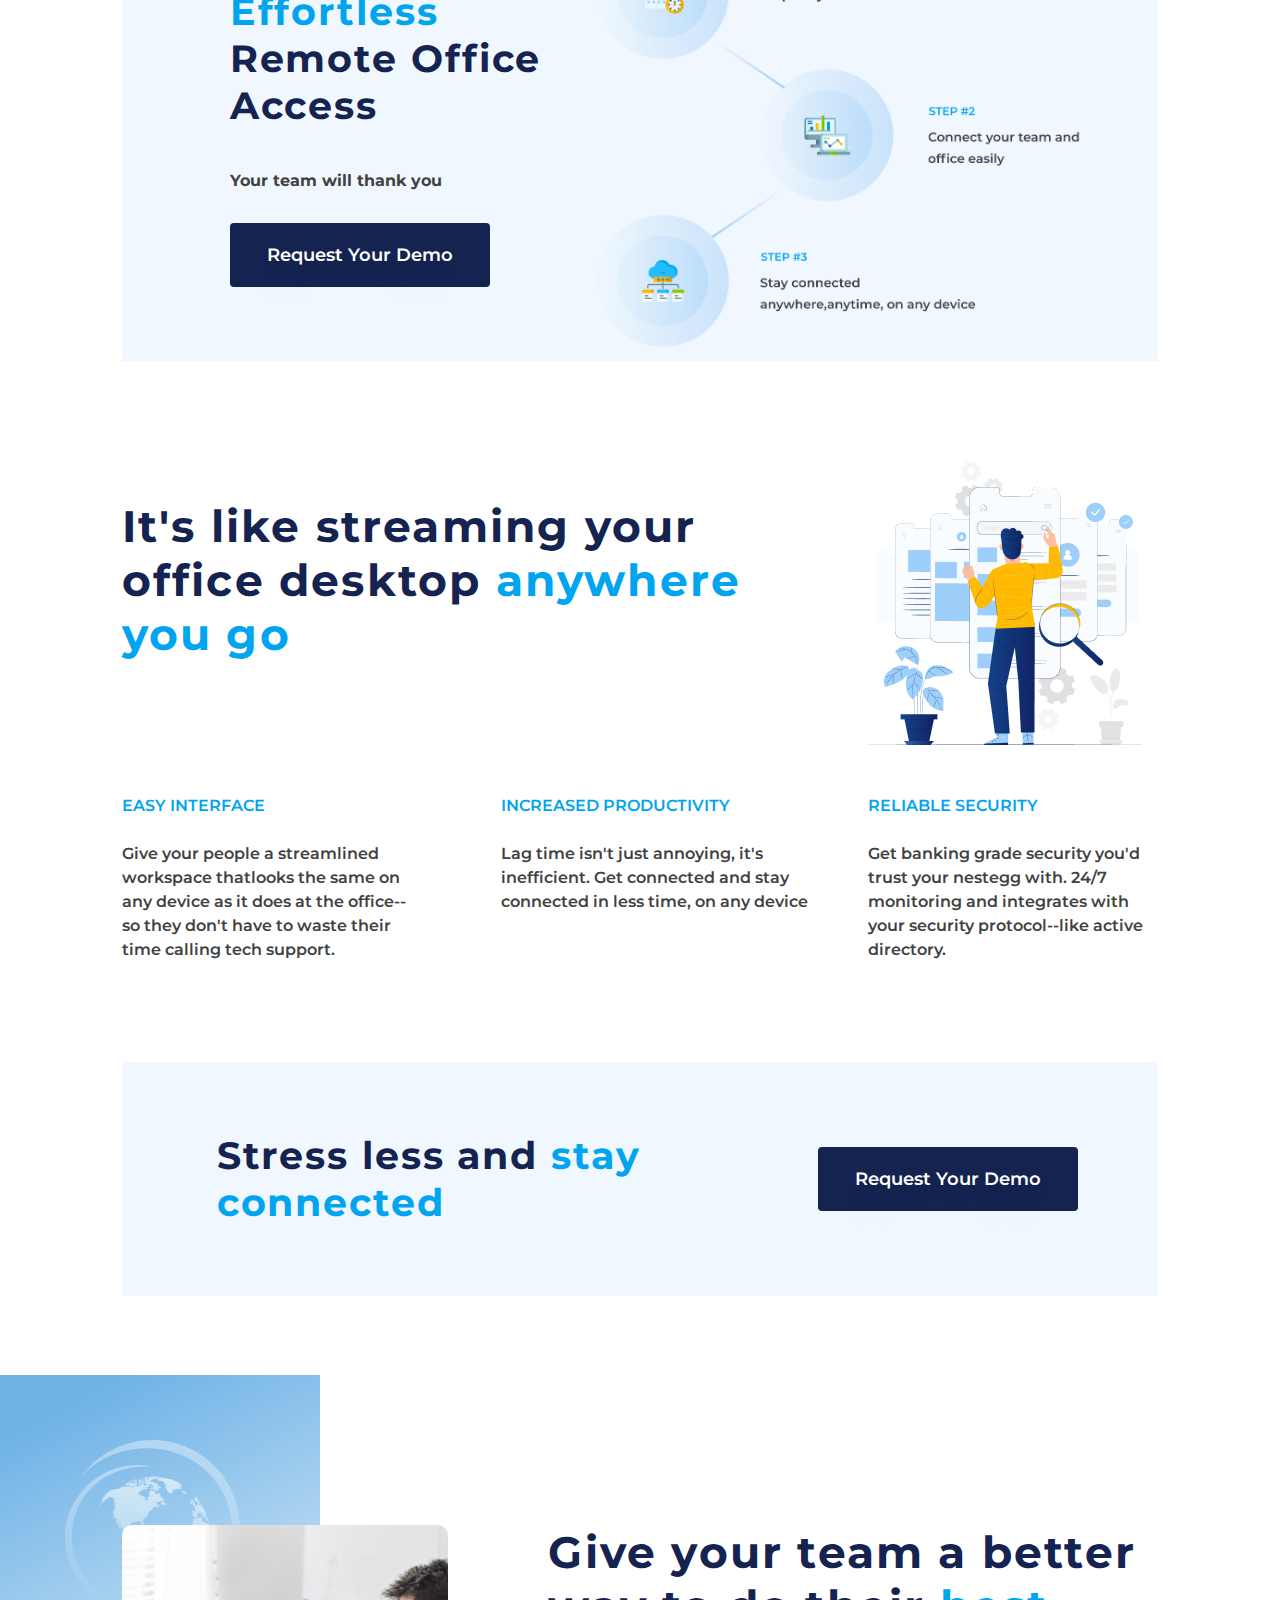
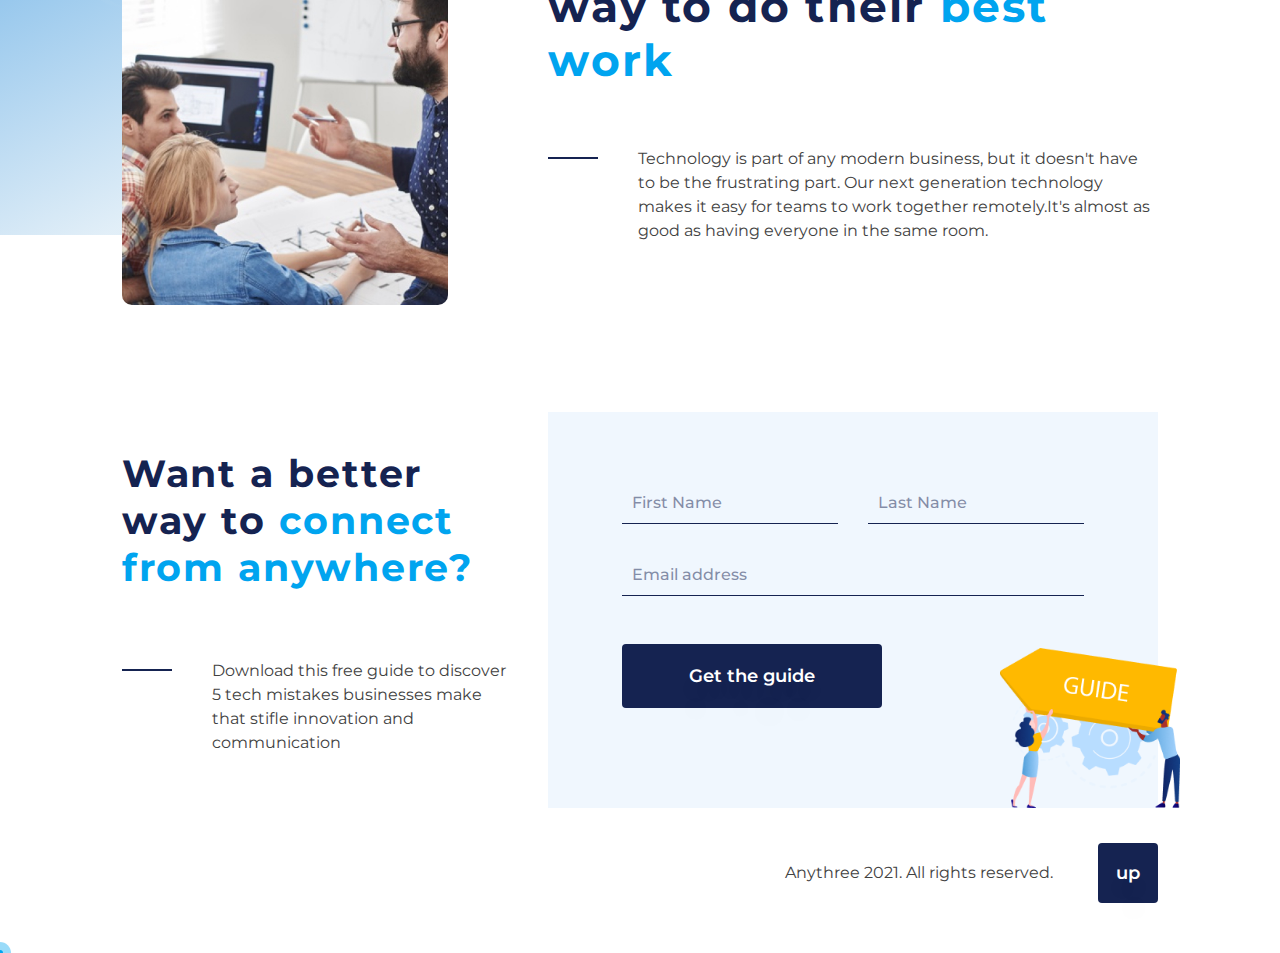
==== commit 640da861: "add" ====
--- a/index.html
+++ b/index.html
@@ -353,11 +353,11 @@
                                     <div class="bubble w10" style="animation-delay: 1.3s;left: 22%;"></div>
                                     <div class="bubble w15" style="animation-delay: 1.5s;left: 90%;"></div>
                                     <div class="bubble w5" style="animation-delay: 4.8s; left: 40%;"></div>
-                                <div class="bubble w10" style="animation-delay: 4.2s; left: 18%;"></div>
-                                <div class="bubble w15" style="animation-delay: 4s; left: 55%;"></div>
-                                <div class="bubble w5" style="animation-delay: 4.1s; left: 23%;"></div>
-                                <div class="bubble w10" style="animation-delay: 3.9s; left: 71%;"></div>
-                                <div class="bubble w15" style="animation-delay: 3.7s; left: 33%;"></div>
+                                    <div class="bubble w10" style="animation-delay: 4.2s; left: 18%;"></div>
+                                    <div class="bubble w15" style="animation-delay: 4s; left: 55%;"></div>
+                                    <div class="bubble w5" style="animation-delay: 4.1s; left: 23%;"></div>
+                                    <div class="bubble w10" style="animation-delay: 3.9s; left: 71%;"></div>
+                                    <div class="bubble w15" style="animation-delay: 3.7s; left: 33%;"></div>
                                 </div>
                             </div>
                         </div>
@@ -465,7 +465,7 @@
                                 <div class="bubble w15" style="animation-delay: 1.1s;left: 16%;"></div>
                                 <div class="bubble w10" style="animation-delay: 2.3s;left: 22%;"></div>
                                 <div class="bubble w15" style="animation-delay: 4.5s;left: 90%;"></div>
-                                
+
                             </div>
                         </div>
                     </div>
@@ -538,7 +538,7 @@
                                 <div class="bubble w15" style="animation-delay: 4.1s;left: 16%;"></div>
                                 <div class="bubble w10" style="animation-delay: 2.3s;left: 22%;"></div>
                                 <div class="bubble w15" style="animation-delay: 4.5s;left: 90%;"></div>
-                                
+
                             </div>
                             <img class="formimg" src="img/guide-pic.png" alt="image">
                             <form action="">
@@ -583,7 +583,7 @@
 
 
 
-    <!-- <div class="mouse-pointer-small"></div> -->
+    <div class="mouse-pointer-small"></div>
 
     <script src="js/jquery.min.js"></script>
     <script src="js/bootstrap.min.js"></script>
--- a/css/common.css
+++ b/css/common.css
@@ -12,7 +12,7 @@
     background: rgba(0, 164, 239, 0.4);
     border-radius: 50%;
     transform: translate(-50%, -50%);
-    z-index: 2;
+    z-index: 29;
     pointer-events: none;
     transition-duration: 300ms;
     transition-timing-function: ease-out;
@@ -1740,7 +1740,9 @@
     animation-duration: 12s, 2s;
 }
 
-
+.democontent .bublewrapp .bubble {
+    top: 100px;
+}
 
 
 
@@ -1765,11 +1767,14 @@
 .bublebox,
 .effortless__wrap .rightsect,
 .relwrap,
-.stay-connected__wrap {
+.stay-connected__wrap,
+.pricing-topsect,
+.blueblock {
     position: relative;
 }
 
-.stay-connected__wrap .btnsect {
+.stay-connected__wrap .btnsect,
+.democontent .container-fluid {
     position: relative;
     z-index: 2;
 }
